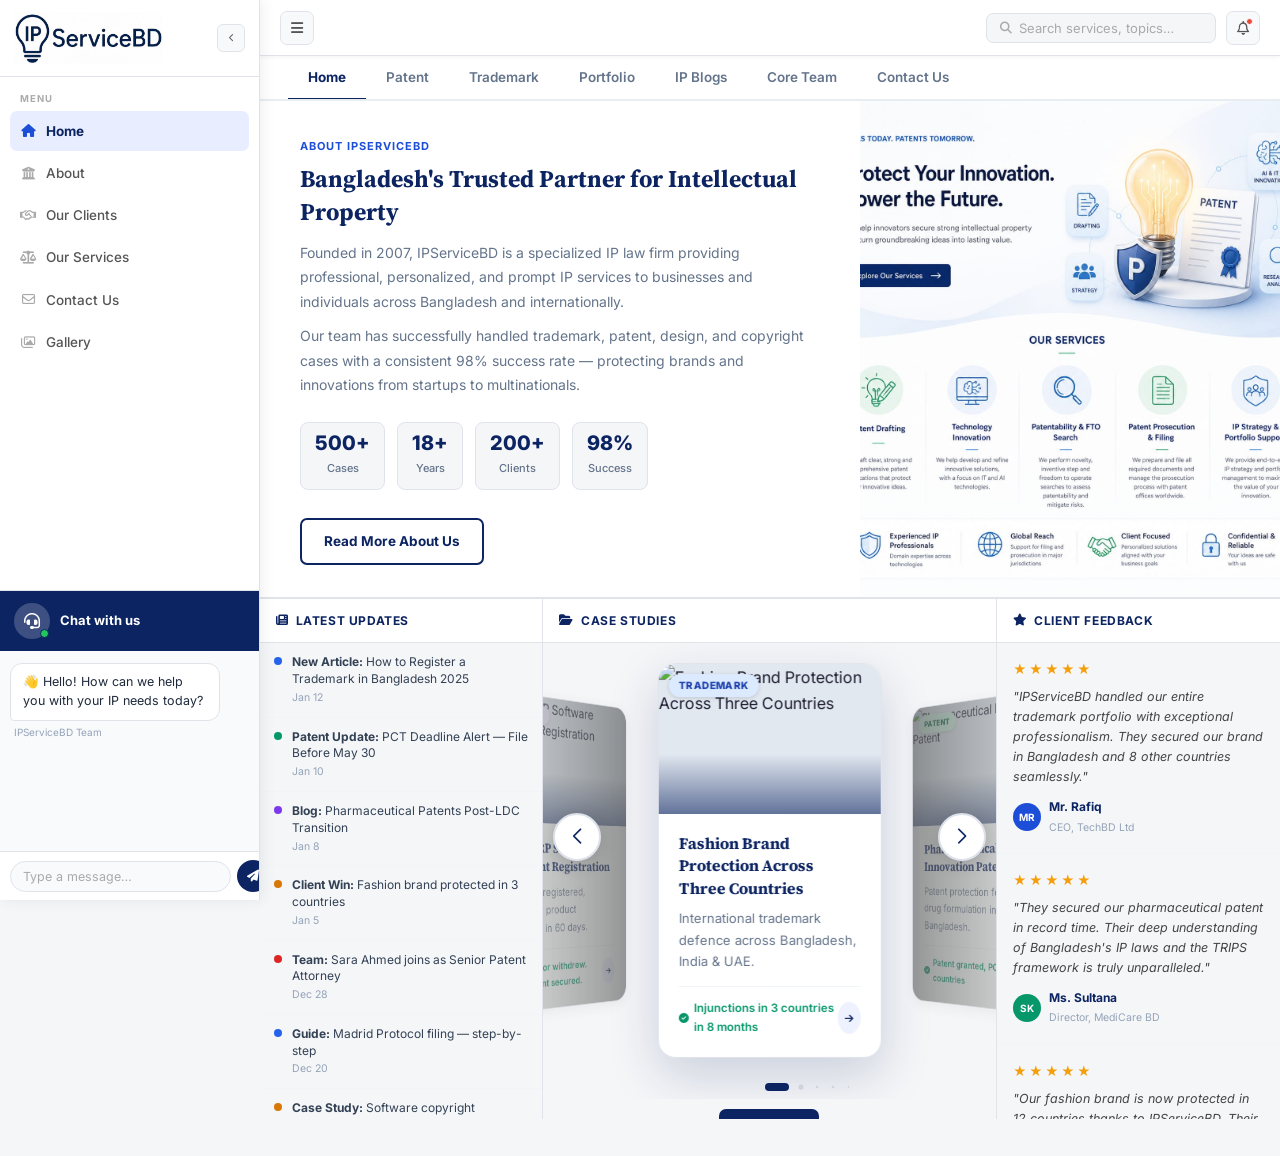
==== index.html @ 4b8bf4c5 "Main content: text left + Main_content.jpg image right, mini stats row" ====
<!DOCTYPE html>
<html lang="en">
<head>
  <meta charset="UTF-8"/>
  <meta name="referrer" content="no-referrer-when-downgrade"/>
  <meta name="viewport" content="width=device-width, initial-scale=1.0"/>
  <title>IPServiceBD – Intellectual Property Law Firm Bangladesh</title>
  <link rel="stylesheet" href="https://cdnjs.cloudflare.com/ajax/libs/font-awesome/6.5.0/css/all.min.css"/>
  <link href="https://fonts.googleapis.com/css2?family=Source+Serif+4:wght@400;600;700&family=Inter:wght@400;500;600;700;800&family=Nunito:wght@700;800;900&display=swap" rel="stylesheet"/>
  <link rel="stylesheet" href="style.css"/>
  <!-- Swiper CSS -->
  <link rel="stylesheet" href="https://cdn.jsdelivr.net/npm/swiper@11/swiper-bundle.min.css"/>
</head>
<body>

<div id="overlay" onclick="closeSidebar()"></div>

<!-- ═══════════ LEFT SIDEBAR ═══════════ -->
<aside id="sidebar" class="lsb">
  <div class="lsb-head">
    <a href="#" onclick="switchSection('home');return false;" class="lsb-logo">
      <img src="logo.jpg" alt="IPServiceBD" class="lsb-logo-img"/>
    </a>
    <button class="lsb-close-btn" onclick="closeSidebar()">
      <i class="fa-solid fa-chevron-left fa-xs"></i>
    </button>
  </div>

  <div class="lsb-body">
    <p class="lsb-label">Menu</p>
    <nav class="lsb-nav">
      <a href="#" class="lsb-item active" data-section="home">
        <i class="fa-solid fa-house"></i><span>Home</span>
      </a>
      <a href="#" class="lsb-item" data-section="about">
        <i class="fa-solid fa-building-columns"></i><span>About</span>
      </a>
      <a href="#" class="lsb-item" data-section="clients">
        <i class="fa-regular fa-handshake"></i><span>Our Clients</span>
      </a>
      <a href="#" class="lsb-item" data-section="services">
        <!-- RENAMED: "Our Services" -->
        <i class="fa-solid fa-scale-balanced"></i><span>Our Services</span>
      </a>
      <a href="#" class="lsb-item" data-section="contact">
        <i class="fa-regular fa-envelope"></i><span>Contact Us</span>
      </a>
      <a href="#" class="lsb-item" data-section="gallery">
        <i class="fa-regular fa-images"></i><span>Gallery</span>
      </a>
    </nav>

  </div><!-- /lsb-body -->

  <!-- Chat panel OUTSIDE scroll area — always fully visible at bottom -->
  <div class="sb-chat">
    <div class="sb-chat-header">
      <div class="sb-chat-avatar">
        <i class="fa-solid fa-headset"></i>
        <span class="sb-chat-online"></span>
      </div>
      <div class="sb-chat-title">Chat with us</div>
    </div>
    <div class="sb-chat-messages" id="chatMessages">
      <div class="chat-msg agent">
        <div class="chat-bubble">👋 Hello! How can we help you with your IP needs today?</div>
        <span class="chat-time">IPServiceBD Team</span>
      </div>
    </div>
    <div class="sb-chat-input">
      <input type="text" id="chatInput" placeholder="Type a message…"
             onkeydown="if(event.key==='Enter') sendChat()"/>
      <button onclick="sendChat()" class="chat-send-btn">
        <i class="fa-solid fa-paper-plane"></i>
      </button>
    </div>
  </div>

</aside>

<!-- ═══════════ MAIN WRAPPER ═══════════ -->
<div id="mainWrap" class="main-wrap sb-open">

  <!-- TOP BAR -->
  <header class="topbar">
    <div class="tb-l">
      <button class="burger-btn" onclick="toggleSidebar()">
        <i class="fa-solid fa-bars"></i>
      </button>
    </div>
    <div class="tb-r">
      <!-- Google-style search -->
      <div class="tb-search" id="searchWrap">
        <i class="fa-solid fa-magnifying-glass"></i>
        <input id="searchInput" type="text" placeholder="Search services, topics…"
               oninput="handleSearch(this.value)"
               onkeydown="if(event.key==='Escape'){clearSearch();this.blur()}"
               autocomplete="off"/>
        <button class="search-clear hidden" id="searchClear" onclick="clearSearch()">
          <i class="fa-solid fa-xmark fa-xs"></i>
        </button>
        <!-- Results dropdown -->
        <div class="search-dropdown hidden" id="searchDropdown"></div>
      </div>

      <!-- Functional notification bell -->
      <div class="notif-wrap">
        <button class="tb-bell" id="notifBtn" onclick="toggleNotif()" title="Notifications">
          <i class="fa-regular fa-bell"></i>
          <span class="bell-dot" id="bellDot"></span>
        </button>
        <!-- Notification dropdown -->
        <div class="notif-dropdown hidden" id="notifDropdown">
          <div class="notif-header">
            <span>Notifications</span>
            <button onclick="markAllRead()">Mark all read</button>
          </div>
          <div class="notif-list" id="notifList">
            <!-- Dynamic notifications injected by JS -->
          </div>
        </div>
      </div>
    </div>
  </header>


  <!-- TABS: always visible on ALL pages, sticky below topbar -->
  <div class="home-tabs-wrap">
    <div class="home-tabs" id="homeTabs">
      <button class="htab active" data-tab="all">Home</button>
      <button class="htab" data-tab="patent">Patent</button>
      <button class="htab" data-tab="trademark">Trademark</button>
      <button class="htab" data-tab="portfolios">Portfolio</button>
      <button class="htab" data-tab="blogs">IP Blogs</button>
      <button class="htab" data-tab="core-team">Core Team</button>
      <button class="htab" data-tab="contact-us">Contact Us</button>
    </div>
  </div>

  <main class="pg-wrap">

    <!-- ══════════════ HOME ══════════════ -->
    <section id="section-home" class="pg active">

      <!-- ── HOME TAB ── -->
      <div class="tab-pane active" id="tab-all">

        <!-- MAIN CONTENT: Text left + image right -->
        <div class="home-about-text">
          <div class="hat-left">
            <span class="section-label">About IPServiceBD</span>
            <h2>Bangladesh's Trusted Partner for Intellectual Property</h2>
            <p>Founded in 2007, IPServiceBD is a specialized IP law firm providing professional, personalized, and prompt IP services to businesses and individuals across Bangladesh and internationally.</p>
            <p>Our team has successfully handled trademark, patent, design, and copyright cases with a consistent 98% success rate — protecting brands and innovations from startups to multinationals.</p>
            <div class="hat-stats-row">
              <div class="hat-mini-stat"><strong>500+</strong><span>Cases</span></div>
              <div class="hat-mini-stat"><strong>18+</strong><span>Years</span></div>
              <div class="hat-mini-stat"><strong>200+</strong><span>Clients</span></div>
              <div class="hat-mini-stat"><strong>98%</strong><span>Success</span></div>
            </div>
            <a href="#" onclick="switchSection('about');return false;" class="btn-outline">Read More About Us</a>
          </div>
          <div class="hat-img-col">
            <img src="Main_content.jpg" alt="IPServiceBD — Protect Your Innovation"/>
          </div>
        </div>

        <!-- 3-COLUMN HOME LAYOUT -->
        <div class="home-3col">

          <!-- LEFT: Latest Updates ticker -->
          <div class="home-col home-col-news">
            <div class="hcol-head"><i class="fa-solid fa-newspaper"></i> Latest Updates</div>
            <div class="news-ticker-wrap">
              <div class="news-ticker" id="newsTicker">
                <div class="ntick-item" onclick="switchTab('blogs')"><span class="ntick-dot" style="background:#2563eb"></span><div><strong>New Article:</strong> How to Register a Trademark in Bangladesh 2025<span class="ntick-date">Jan 12</span></div></div>
                <div class="ntick-item" onclick="switchTab('patent')"><span class="ntick-dot" style="background:#059669"></span><div><strong>Patent Update:</strong> PCT Deadline Alert — File Before May 30<span class="ntick-date">Jan 10</span></div></div>
                <div class="ntick-item" onclick="switchTab('blogs')"><span class="ntick-dot" style="background:#7c3aed"></span><div><strong>Blog:</strong> Pharmaceutical Patents Post-LDC Transition<span class="ntick-date">Jan 8</span></div></div>
                <div class="ntick-item" onclick="switchSection('clients')"><span class="ntick-dot" style="background:#d97706"></span><div><strong>Client Win:</strong> Fashion brand protected in 3 countries<span class="ntick-date">Jan 5</span></div></div>
                <div class="ntick-item" onclick="switchTab('core-team')"><span class="ntick-dot" style="background:#dc2626"></span><div><strong>Team:</strong> Sara Ahmed joins as Senior Patent Attorney<span class="ntick-date">Dec 28</span></div></div>
                <div class="ntick-item" onclick="switchTab('trademark')"><span class="ntick-dot" style="background:#2563eb"></span><div><strong>Guide:</strong> Madrid Protocol filing — step-by-step<span class="ntick-date">Dec 20</span></div></div>
                <div class="ntick-item" onclick="switchTab('portfolios')"><span class="ntick-dot" style="background:#d97706"></span><div><strong>Case Study:</strong> Software copyright registration victory<span class="ntick-date">Dec 15</span></div></div>
                <div class="ntick-item" onclick="switchSection('services')"><span class="ntick-dot" style="background:#059669"></span><div><strong>Service:</strong> New international IP portfolio management<span class="ntick-date">Dec 10</span></div></div>
              </div>
            </div>
          </div>

          <!-- CENTER: Portfolio Slider (50% size) -->
          <div class="home-col home-col-slider">
            <div class="hcol-head"><i class="fa-solid fa-folder-open"></i> Case Studies</div>
            <div class="portfolio-section" style="padding:0">
              <div class="swiper portfolioSwiper">
                <div class="swiper-wrapper" id="swiperSlides"></div>
                <div class="swiper-button-prev portfolio-prev"></div>
                <div class="swiper-button-next portfolio-next"></div>
                <div class="swiper-pagination portfolio-pagination"></div>
              </div>
            </div>
            <div style="text-align:center;padding:10px 0 4px">
              <a href="#" onclick="openAllPortfolios();return false;" class="btn-primary" style="font-size:12px;padding:8px 16px"><i class="fa-solid fa-folder-open"></i> View All</a>
            </div>
          </div>

          <!-- RIGHT: Auto-scrolling testimonials -->
          <div class="home-col home-col-testi">
            <div class="hcol-head"><i class="fa-solid fa-star"></i> CLIENT FEEDBACK</div>
            <div class="testi-scroll-wrap">
              <div class="testi-scroll" id="testiScroll">
                <div class="testi-item"><div class="ti-stars">★★★★★</div><p>"IPServiceBD handled our entire trademark portfolio with exceptional professionalism. They secured our brand in Bangladesh and 8 other countries seamlessly."</p><div class="ti-author"><div class="ti-av" style="background:#1d4ed8">MR</div><div><strong>Mr. Rafiq</strong><span>CEO, TechBD Ltd</span></div></div></div>
                <div class="testi-item"><div class="ti-stars">★★★★★</div><p>"They secured our pharmaceutical patent in record time. Their deep understanding of Bangladesh's IP laws and the TRIPS framework is truly unparalleled."</p><div class="ti-author"><div class="ti-av" style="background:#059669">SK</div><div><strong>Ms. Sultana</strong><span>Director, MediCare BD</span></div></div></div>
                <div class="testi-item"><div class="ti-stars">★★★★★</div><p>"Our fashion brand is now protected in 12 countries thanks to IPServiceBD. Their Madrid Protocol expertise saved us time and money. Outstanding service."</p><div class="ti-author"><div class="ti-av" style="background:#7c3aed">FH</div><div><strong>Fahmida Hossain</strong><span>Owner, Fashion Hub BD</span></div></div></div>
                <div class="testi-item"><div class="ti-stars">★★★★★</div><p>"Our fintech startup's patent portfolio now valued at USD 2.4M thanks to IPServiceBD's expert patent strategy and filing support."</p><div class="ti-author"><div class="ti-av" style="background:#d97706">KA</div><div><strong>Karim Ahmed</strong><span>CEO, FinTechBD</span></div></div></div>
              </div>
            </div>
          </div>

        </div><!-- /home-3col -->
        <div style="height:1cm"></div><!-- 1cm gap below View All button -->
      </div><!-- /tab-all -->

      <!-- ── PATENT TAB ── -->
      <div class="tab-pane" id="tab-patent">
        <div class="tab-hero" style="background:linear-gradient(135deg,#065f46,#059669)">
          <div class="th-icon"><i class="fa-solid fa-flask"></i></div>
          <h2>Patent Registration in Bangladesh</h2>
          <p>Protect your inventions under the Bangladesh Patents and Designs Act 1911. We handle the complete filing process from patentability search to grant.</p>
        </div>
        <div class="tab-cards-grid">
          <div class="tab-card"><div class="tc-icon" style="background:#d1fae5;color:#065f46"><i class="fa-solid fa-search"></i></div><h3>Patentability Search</h3><p>We conduct thorough prior art searches to assess whether your invention qualifies for patent protection before filing.</p></div>
          <div class="tab-card"><div class="tc-icon" style="background:#d1fae5;color:#065f46"><i class="fa-solid fa-file-pen"></i></div><h3>Specification Drafting</h3><p>Our patent attorneys draft precise claims and descriptions that maximize the scope of protection for your invention.</p></div>
          <div class="tab-card"><div class="tc-icon" style="background:#d1fae5;color:#065f46"><i class="fa-solid fa-building-government"></i></div><h3>DPDT Filing</h3><p>We file your complete patent application at the Department of Patents, Designs and Trade Marks (DPDT) in Dhaka.</p></div>
          <div class="tab-card"><div class="tc-icon" style="background:#d1fae5;color:#065f46"><i class="fa-solid fa-globe"></i></div><h3>PCT International</h3><p>Extend your patent protection to 150+ countries through a single PCT application filed via WIPO's international system.</p></div>
          <div class="tab-card"><div class="tc-icon" style="background:#d1fae5;color:#065f46"><i class="fa-solid fa-shield-halved"></i></div><h3>Patent Enforcement</h3><p>We defend your patent rights against infringers through Bangladesh courts and customs enforcement mechanisms.</p></div>
          <div class="tab-card"><div class="tc-icon" style="background:#d1fae5;color:#065f46"><i class="fa-solid fa-handshake"></i></div><h3>Patent Licensing</h3><p>We draft and negotiate licensing agreements to monetize your patented inventions with local and international partners.</p></div>
        </div>
        <div class="tab-cta-bar"><p>Have an invention to protect?</p><a href="#" onclick="switchSection('contact');return false;" class="btn-primary">Get Free Patent Consultation</a></div>
      </div>

      <!-- ── TRADEMARK TAB ── -->
      <div class="tab-pane" id="tab-trademark">
        <div class="tab-hero" style="background:linear-gradient(135deg,#1e3a8a,#2563eb)">
          <div class="th-icon"><i class="fa-solid fa-trademark"></i></div>
          <h2>Trademark Registration in Bangladesh</h2>
          <p>Register and protect your brand name, logo, and slogan under Bangladesh's Trademarks Act 2009. From search to certificate, we handle everything.</p>
        </div>
        <div class="tab-cards-grid">
          <div class="tab-card"><div class="tc-icon" style="background:#dbeafe;color:#1d4ed8"><i class="fa-solid fa-magnifying-glass"></i></div><h3>Trademark Search</h3><p>We search the Bangladesh trademark register to assess availability and likelihood of registration success before filing.</p></div>
          <div class="tab-card"><div class="tc-icon" style="background:#dbeafe;color:#1d4ed8"><i class="fa-solid fa-file-signature"></i></div><h3>Application Filing</h3><p>We prepare and file your trademark application at DPDT, covering all relevant classes of goods and services.</p></div>
          <div class="tab-card"><div class="tc-icon" style="background:#dbeafe;color:#1d4ed8"><i class="fa-solid fa-gavel"></i></div><h3>Opposition Response</h3><p>If your application is opposed, we prepare a strong legal response to defend your right to register the trademark.</p></div>
          <div class="tab-card"><div class="tc-icon" style="background:#dbeafe;color:#1d4ed8"><i class="fa-solid fa-rotate"></i></div><h3>Renewal & Maintenance</h3><p>We track renewal deadlines and manage your trademark portfolio to ensure continuous protection of your brand.</p></div>
          <div class="tab-card"><div class="tc-icon" style="background:#dbeafe;color:#1d4ed8"><i class="fa-solid fa-earth-americas"></i></div><h3>Madrid Protocol</h3><p>Protect your trademark in 130+ countries using the WIPO Madrid System with a single international application.</p></div>
          <div class="tab-card"><div class="tc-icon" style="background:#dbeafe;color:#1d4ed8"><i class="fa-solid fa-ban"></i></div><h3>Brand Enforcement</h3><p>We take action against counterfeit goods and trademark infringers through legal proceedings and customs recordal.</p></div>
        </div>
        <div class="tab-cta-bar"><p>Ready to protect your brand?</p><a href="#" onclick="switchSection('contact');return false;" class="btn-primary">Get Free Trademark Consultation</a></div>
      </div>

      <!-- ── PORTFOLIO TAB ── -->
      <div class="tab-pane" id="tab-portfolios">
        <div class="tab-section-label">Our Case Studies</div>
        <div class="portfolio-section">
          <div class="swiper portfolioSwiper2">
            <div class="swiper-wrapper" id="swiperSlides2"></div>
            <div class="swiper-button-prev portfolio-prev2"></div>
            <div class="swiper-button-next portfolio-next2"></div>
            <div class="swiper-pagination portfolio-pagination2"></div>
          </div>
        </div>
        <div class="port-grid" id="portGrid"></div>
        <div class="tab-cta-bar"><p>Want to discuss your IP case?</p><a href="#" onclick="switchSection('contact');return false;" class="btn-primary">Contact Our Team</a></div>
      </div>

      <!-- ── IP BLOGS TAB ── -->
      <div class="tab-pane" id="tab-blogs">
        <div class="tab-section-label">IP Blogs &amp; Articles</div>
        <div class="blog-grid">
          <div class="blog-card"><img src="https://picsum.photos/seed/ip9/800/420" alt="Trademark" referrerpolicy="no-referrer" onerror="this.style.background='#e2e8f0'"/><div class="bc-body"><span class="bc-cat" style="background:#dbeafe;color:#1d4ed8">Trademark</span><h3>How to Register a Trademark in Bangladesh: 2025 Complete Guide</h3><p>A step-by-step guide covering required documents, fees at DPDT, examination process, and timelines for trademark registration in Bangladesh.</p><div class="bc-foot"><span><i class="fa-regular fa-calendar"></i> Jan 12, 2025</span><span><i class="fa-regular fa-clock"></i> 5 min read</span></div></div></div>
          <div class="blog-card"><img src="https://picsum.photos/seed/ip2/600/400" alt="Patent" referrerpolicy="no-referrer" onerror="this.style.background='#e2e8f0'"/><div class="bc-body"><span class="bc-cat" style="background:#d1fae5;color:#065f46">Patent</span><h3>Pharmaceutical Patents in Bangladesh Post-LDC Transition</h3><p>Bangladesh's pharmaceutical sector enjoyed a TRIPS waiver until 2033. This article explores what changes for patent protection going forward.</p><div class="bc-foot"><span><i class="fa-regular fa-calendar"></i> Mar 15, 2025</span><span><i class="fa-regular fa-clock"></i> 7 min read</span></div></div></div>
          <div class="blog-card"><img src="https://picsum.photos/seed/ip4/600/400" alt="Madrid" referrerpolicy="no-referrer" onerror="this.style.background='#e2e8f0'"/><div class="bc-body"><span class="bc-cat" style="background:#dbeafe;color:#1d4ed8">Trademark</span><h3>International Trademark Filing via Madrid Protocol</h3><p>How Bangladeshi businesses can protect their brands in 130+ countries using the WIPO Madrid System with a single application.</p><div class="bc-foot"><span><i class="fa-regular fa-calendar"></i> Apr 10, 2025</span><span><i class="fa-regular fa-clock"></i> 5 min read</span></div></div></div>
          <div class="blog-card"><img src="https://picsum.photos/seed/ip3/600/400" alt="Design" referrerpolicy="no-referrer" onerror="this.style.background='#e2e8f0'"/><div class="bc-body"><span class="bc-cat" style="background:#ede9fe;color:#5b21b6">Design</span><h3>Registering Product Designs Under Bangladesh Design Act 1911</h3><p>Protecting visual characteristics — shapes, patterns, configurations — of your products through design registration at DPDT.</p><div class="bc-foot"><span><i class="fa-regular fa-calendar"></i> Apr 18, 2025</span><span><i class="fa-regular fa-clock"></i> 4 min read</span></div></div></div>
          <div class="blog-card"><img src="https://picsum.photos/seed/ip1/600/400" alt="Opposition" referrerpolicy="no-referrer" onerror="this.style.background='#e2e8f0'"/><div class="bc-body"><span class="bc-cat" style="background:#dbeafe;color:#1d4ed8">Trademark</span><h3>Trademark Opposition &amp; Appeal Process in Bangladesh Explained</h3><p>How to respond to trademark oppositions filed against your brand before the Department of Patents, Designs &amp; Trademarks.</p><div class="bc-foot"><span><i class="fa-regular fa-calendar"></i> Mar 5, 2025</span><span><i class="fa-regular fa-clock"></i> 6 min read</span></div></div></div>
          <div class="blog-card"><img src="https://picsum.photos/seed/ip6/600/400" alt="PCT" referrerpolicy="no-referrer" onerror="this.style.background='#e2e8f0'"/><div class="bc-body"><span class="bc-cat" style="background:#d1fae5;color:#065f46">Patent</span><h3>PCT International Patent Applications: Guide for Bangladeshi Inventors</h3><p>How to file a Patent Cooperation Treaty application to protect your invention in 150+ countries through a single filing.</p><div class="bc-foot"><span><i class="fa-regular fa-calendar"></i> Apr 27, 2025</span><span><i class="fa-regular fa-clock"></i> 6 min read</span></div></div></div>
        </div>
      </div>

      <!-- ── CORE TEAM TAB ── -->
      <div class="tab-pane" id="tab-core-team">
        <div class="tab-section-label">Our Core Team</div>
        <div class="team-grid" style="padding:24px 40px 40px">
          <div class="team-card"><img src="https://picsum.photos/seed/team1/400/300" alt="Azim Uddin" loading="lazy" referrerpolicy="no-referrer" onerror="this.style.background='#e2e8f0'"/><div class="tc"><h3>Azim Uddin</h3><p class="tc-role">Founding Partner &amp; Lead IP Attorney</p><p>18+ years specializing in trademark and patent law across South Asia and the Middle East. Successfully handled 500+ IP cases with a 98% success rate.</p><div class="tc-links"><a href="#"><i class="fa-brands fa-linkedin-in"></i></a><a href="mailto:azim@ipservicebd.com"><i class="fa-regular fa-envelope"></i></a></div></div></div>
          <div class="team-card"><img src="https://picsum.photos/seed/team2/400/300" alt="Sara Ahmed" loading="lazy" referrerpolicy="no-referrer" onerror="this.style.background='#e2e8f0'"/><div class="tc"><h3>Sara Ahmed</h3><p class="tc-role">Patent Attorney</p><p>Expert in pharmaceutical and technology patents. Has represented clients at WIPO, Geneva and managed PCT filings across 20+ countries.</p><div class="tc-links"><a href="#"><i class="fa-brands fa-linkedin-in"></i></a><a href="mailto:sara@ipservicebd.com"><i class="fa-regular fa-envelope"></i></a></div></div></div>
          <div class="team-card"><img src="https://picsum.photos/seed/team3/400/300" alt="Rahim Khan" loading="lazy" referrerpolicy="no-referrer" onerror="this.style.background='#e2e8f0'"/><div class="tc"><h3>Rahim Khan</h3><p class="tc-role">Trademark Specialist</p><p>Handles international trademark filings via the Madrid Protocol and specializes in IP dispute resolution across multiple jurisdictions.</p><div class="tc-links"><a href="#"><i class="fa-brands fa-linkedin-in"></i></a><a href="mailto:rahim@ipservicebd.com"><i class="fa-regular fa-envelope"></i></a></div></div></div>
        </div>
      </div>

      <!-- ── CONTACT US TAB ── -->
      <div class="tab-pane" id="tab-contact-us">
        <div class="tab-section-label">Contact Us</div>
        <div class="contact-grid" style="padding:24px 40px 40px">
          <div>
            <div class="ci-card">
              <div class="ci-row"><div class="ci-ico"><i class="fa-solid fa-location-dot"></i></div><div><strong>Address</strong><p id="contact-addr">Gulshan 2, Dhaka 1212, Bangladesh</p></div></div>
              <div class="ci-row"><div class="ci-ico"><i class="fa-solid fa-phone"></i></div><div><strong>Phone</strong><p id="contact-phone">+880 1XXX-XXXXXX</p></div></div>
              <div class="ci-row"><div class="ci-ico"><i class="fa-solid fa-envelope"></i></div><div><strong>Email</strong><p id="contact-email">info@ipservicebd.com</p></div></div>
              <div class="ci-row"><div class="ci-ico"><i class="fa-solid fa-clock"></i></div><div><strong>Office Hours</strong><p id="contact-hours">Sun – Thu: 9:00 AM – 6:00 PM</p></div></div>
            </div>
            <div class="map-ph"><i class="fa-solid fa-map-location-dot"></i><span id="contact-map">Gulshan 2, Dhaka, Bangladesh</span></div>
          </div>
          <div class="cf-card">
            <h2>Send Us a Message</h2>
            <form onsubmit="handleFormSubmit(event)">
              <div class="fg"><label>Full Name</label><input type="text" placeholder="Your full name" required/></div>
              <div class="fg"><label>Email</label><input type="email" placeholder="your@email.com" required/></div>
              <div class="fg"><label>Service Required</label><select><option>Trademark Registration</option><option>Patent Registration</option><option>Design Registration</option><option>Copyright</option><option>International IP</option><option>IP Litigation</option><option>Other</option></select></div>
              <div class="fg"><label>Message</label><textarea placeholder="Describe your IP needs…" required></textarea></div>
              <button type="submit">Send Message <i class="fa-solid fa-paper-plane"></i></button>
            </form>
          </div>
        </div>
      </div>

    </section><!-- /home -->

    <!-- ══════════════ ABOUT ══════════════ -->
    <section id="section-about" class="pg">
      <div class="inner-wrap">
        <h1 class="pg-h1">About IPServiceBD</h1>
        <div class="about-grid">
          <div><img src="https://picsum.photos/seed/office/600/400" alt="Office" class="about-photo" loading="lazy"/></div>
          <div class="about-copy">
            <span class="eyebrow">Who We Are</span>
            <h2>Bangladesh's Premier IP Law Firm</h2>
            <p>IPServiceBD is a specialized intellectual property law firm dedicated to helping individuals, startups, and corporations protect their creative and commercial assets in Bangladesh and internationally.</p>
            <p>Founded by seasoned IP attorneys with over 18 years of combined experience, our firm has successfully handled 500+ trademark, patent, design, and copyright cases with a 98% success rate.</p>
            <div class="about-stats">
              <div class="stat-item"><strong>500+</strong><span>Cases Won</span></div>
              <div class="stat-item"><strong>18+</strong><span>Years</span></div>
              <div class="stat-item"><strong>200+</strong><span>Clients</span></div>
              <div class="stat-item"><strong>98%</strong><span>Success Rate</span></div>
            </div>
          </div>
        </div>
        <h2 class="inner-h2">Core Team</h2>
        <div class="team-grid">
          <div class="team-card"><img src="https://picsum.photos/seed/team1/400/300" alt="Azim" loading="lazy" referrerpolicy="no-referrer" onerror="this.style.background='#e2e8f0'"/><div class="tc"><h3>Azim Uddin</h3><p class="tc-role">Founding Partner &amp; Lead IP Attorney</p><p>18+ years in trademark and patent law across South Asia and the Middle East.</p><div class="tc-links"><a href="#"><i class="fa-brands fa-linkedin-in"></i></a><a href="mailto:azim@ipservicebd.com"><i class="fa-regular fa-envelope"></i></a></div></div></div>
          <div class="team-card"><img src="https://picsum.photos/seed/team2/400/300" alt="Sara" loading="lazy" referrerpolicy="no-referrer" onerror="this.style.background='#e2e8f0'"/><div class="tc"><h3>Sara Ahmed</h3><p class="tc-role">Patent Attorney</p><p>Expert in pharmaceutical and technology patents with WIPO Geneva experience.</p><div class="tc-links"><a href="#"><i class="fa-brands fa-linkedin-in"></i></a><a href="mailto:sara@ipservicebd.com"><i class="fa-regular fa-envelope"></i></a></div></div></div>
          <div class="team-card"><img src="https://picsum.photos/seed/team3/400/300" alt="Rahim" loading="lazy" referrerpolicy="no-referrer" onerror="this.style.background='#e2e8f0'"/><div class="tc"><h3>Rahim Khan</h3><p class="tc-role">Trademark Specialist</p><p>Madrid Protocol filings and IP dispute resolution across multiple jurisdictions.</p><div class="tc-links"><a href="#"><i class="fa-brands fa-linkedin-in"></i></a><a href="mailto:rahim@ipservicebd.com"><i class="fa-regular fa-envelope"></i></a></div></div></div>
        </div>
      </div>
    </section>

    <!-- ══════════════ CLIENTS ══════════════ -->
    <section id="section-clients" class="pg">
      <div class="inner-wrap">
        <h1 class="pg-h1">Our Clients</h1>
        <div class="client-grid">
          <div class="cl-item">ACME Corp</div><div class="cl-item">TechBD Ltd</div>
          <div class="cl-item">Fashion Hub</div><div class="cl-item">MediCare BD</div>
          <div class="cl-item">AgriTech BD</div><div class="cl-item">BuildCo</div>
          <div class="cl-item">EduBD</div><div class="cl-item">RetailBD</div>
        </div>
        <h2 class="inner-h2">Testimonials</h2>
        <div class="test-row">
          <div class="test-card"><div class="test-stars">★★★★★</div><blockquote>"IPServiceBD handled our entire trademark portfolio with exceptional professionalism."</blockquote><div class="test-author"><div class="test-av" style="background:#1d4ed8">MR</div><div><strong>Mr. Rafiq</strong><span>CEO, TechBD Ltd</span></div></div></div>
          <div class="test-card"><div class="test-stars">★★★★★</div><blockquote>"They secured our pharmaceutical patent in record time. Truly unparalleled expertise."</blockquote><div class="test-author"><div class="test-av" style="background:#059669">SK</div><div><strong>Ms. Sultana</strong><span>Director, MediCare BD</span></div></div></div>
          <div class="test-card"><div class="test-stars">★★★★★</div><blockquote>"Our brand is now protected in 12 countries. Their Madrid Protocol expertise saved us time and money."</blockquote><div class="test-author"><div class="test-av" style="background:#7c3aed">FH</div><div><strong>Fahmida H.</strong><span>Owner, Fashion Hub</span></div></div></div>
        </div>
      </div>
    </section>

    <!-- ══════════════ SERVICES ══════════════ -->
    <section id="section-services" class="pg">
      <div class="inner-wrap">
        <h1 class="pg-h1">Our Services</h1>
        <div class="svc-full-grid">
          <div class="svc-full-card"><div class="svc-icon" style="background:#dbeafe;color:#1d4ed8"><i class="fa-solid fa-trademark fa-xl"></i></div><h3>Trademark Registration</h3><p>Register and protect your brand name, logo, and slogan under Bangladesh's Trademarks Act 2009 from initial search through to certificate issuance.</p><ul><li>Trademark Search &amp; Analysis</li><li>Application Filing at DPDT</li><li>Opposition Response</li><li>Renewal &amp; Maintenance</li><li>International Filing (Madrid)</li></ul></div>
          <div class="svc-full-card"><div class="svc-icon" style="background:#d1fae5;color:#065f46"><i class="fa-solid fa-flask fa-xl"></i></div><h3>Patent Registration</h3><p>Comprehensive patent prosecution services under the Bangladesh Patents and Designs Act 1911, including international filing via the PCT system.</p><ul><li>Patentability Search</li><li>Specification Drafting</li><li>Patent Filing at DPDT</li><li>PCT International Applications</li><li>Patent Licensing Support</li></ul></div>
          <div class="svc-full-card"><div class="svc-icon" style="background:#ede9fe;color:#5b21b6"><i class="fa-solid fa-pen-ruler fa-xl"></i></div><h3>Design Registration</h3><p>Protect the aesthetic and visual aspects of your products — shapes, patterns, ornamentation — under Bangladesh's design law framework.</p><ul><li>Design Search</li><li>Application Preparation</li><li>DPDT Registration</li><li>Hague System (International)</li><li>Design Enforcement</li></ul></div>
          <div class="svc-full-card"><div class="svc-icon" style="background:#fef3c7;color:#92400e"><i class="fa-solid fa-copyright fa-xl"></i></div><h3>Copyright Registration</h3><p>Register and protect creative works — literary, artistic, musical, dramatic, and software — under the Bangladesh Copyright Act 2000.</p><ul><li>Copyright Assessment</li><li>Registration Filing</li><li>Licensing &amp; Assignment</li><li>Infringement Action</li><li>Digital Copyright Protection</li></ul></div>
          <div class="svc-full-card"><div class="svc-icon" style="background:#ffe4e6;color:#9f1239"><i class="fa-solid fa-globe fa-xl"></i></div><h3>International IP</h3><p>Protect your IP globally through WIPO's international systems and our network of overseas IP attorneys across 50+ countries.</p><ul><li>Madrid Protocol (Trademarks)</li><li>PCT Applications (Patents)</li><li>Hague System (Designs)</li><li>Foreign IP Prosecution</li><li>IP Portfolio Management</li></ul></div>
          <div class="svc-full-card"><div class="svc-icon" style="background:#ccfbf1;color:#0f766e"><i class="fa-solid fa-gavel fa-xl"></i></div><h3>IP Litigation &amp; Enforcement</h3><p>Aggressive protection and enforcement of your IP rights through Bangladesh courts, customs, and alternative dispute resolution mechanisms.</p><ul><li>Infringement Actions</li><li>Cease &amp; Desist Letters</li><li>Court Representation</li><li>Customs IP Recordal</li><li>Domain Name Disputes</li></ul></div>
        </div>
      </div>
    </section>

    <!-- ══════════════ CONTACT ══════════════ -->
    <section id="section-contact" class="pg">
      <div class="inner-wrap">
        <h1 class="pg-h1">Contact Us</h1>
        <div class="contact-grid">
          <div>
            <div class="ci-card">
              <div class="ci-row"><div class="ci-ico"><i class="fa-solid fa-location-dot"></i></div><div><strong>Address</strong><p id="contact-addr">Gulshan 2, Dhaka 1212, Bangladesh</p></div></div>
              <div class="ci-row"><div class="ci-ico"><i class="fa-solid fa-phone"></i></div><div><strong>Phone</strong><p id="contact-phone">+880 1XXX-XXXXXX</p></div></div>
              <div class="ci-row"><div class="ci-ico"><i class="fa-solid fa-envelope"></i></div><div><strong>Email</strong><p id="contact-email">info@ipservicebd.com</p></div></div>
              <div class="ci-row"><div class="ci-ico"><i class="fa-solid fa-clock"></i></div><div><strong>Office Hours</strong><p id="contact-hours">Sun – Thu: 9:00 AM – 6:00 PM</p></div></div>
            </div>
            <div class="map-ph"><i class="fa-solid fa-map-location-dot"></i><span id="contact-map">Gulshan 2, Dhaka, Bangladesh</span></div>
          </div>
          <div class="cf-card">
            <h2>Send Us a Message</h2>
            <form onsubmit="handleFormSubmit(event)">
              <div class="fg"><label>Full Name</label><input type="text" placeholder="Your full name" required/></div>
              <div class="fg"><label>Email</label><input type="email" placeholder="your@email.com" required/></div>
              <div class="fg"><label>Service Required</label>
                <select><option>Trademark Registration</option><option>Patent Registration</option><option>Design Registration</option><option>Copyright</option><option>International IP</option><option>IP Litigation</option><option>Other</option></select>
              </div>
              <div class="fg"><label>Message</label><textarea placeholder="Describe your IP needs…" required></textarea></div>
              <button type="submit">Send Message <i class="fa-solid fa-paper-plane"></i></button>
            </form>
          </div>
        </div>
      </div>
    </section>

    <!-- ══════════════ GALLERY ══════════════ -->
    <section id="section-gallery" class="pg">
      <div class="inner-wrap">
        <h1 class="pg-h1">Gallery</h1>
        <div class="gal-grid">
          <div class="gi gi-wide"><img src="https://picsum.photos/seed/gal1/900/500" alt="Office" loading="lazy" referrerpolicy="no-referrer" onerror="this.style.background='#e2e8f0'"/><div class="gi-cap">Our Office</div></div>
          <div class="gi"><img src="https://picsum.photos/seed/gal2/500/400" alt="Legal" loading="lazy" referrerpolicy="no-referrer" onerror="this.style.background='#e2e8f0'"/><div class="gi-cap">Legal Research</div></div>
          <div class="gi"><img src="https://picsum.photos/seed/gal3/500/400" alt="Team" loading="lazy" referrerpolicy="no-referrer" onerror="this.style.background='#e2e8f0'"/><div class="gi-cap">Team Meeting</div></div>
          <div class="gi"><img src="https://picsum.photos/seed/ip8/500/400" alt="Conference" loading="lazy" referrerpolicy="no-referrer" onerror="this.style.background='#e2e8f0'"/><div class="gi-cap">IP Conference</div></div>
          <div class="gi"><img src="https://picsum.photos/seed/gal5/500/400" alt="Docs" loading="lazy" referrerpolicy="no-referrer" onerror="this.style.background='#e2e8f0'"/><div class="gi-cap">Filing Documents</div></div>
          <div class="gi"><img src="https://picsum.photos/seed/gal6/500/400" alt="Awards" loading="lazy" referrerpolicy="no-referrer" onerror="this.style.background='#e2e8f0'"/><div class="gi-cap">Awards &amp; Recognition</div></div>
        </div>
      </div>
    </section>

  </main>


</div><!-- /mainWrap -->

<!-- ══════════════ PORTFOLIO MODAL ══════════════ -->
<div id="portfolioModal" class="modal-overlay" onclick="closeModal(event)">
  <div class="modal-box">
    <button class="modal-close" onclick="closePortfolio()"><i class="fa-solid fa-xmark"></i></button>
    <div id="modalContent"></div>
  </div>
</div>

<!-- ALL PORTFOLIOS MODAL -->
<div id="allPortfoliosModal" class="modal-overlay" onclick="closeAllModal(event)">
  <div class="modal-box modal-wide">
    <button class="modal-close" onclick="closeAllPortfolios()"><i class="fa-solid fa-xmark"></i></button>
    <h2 style="font-family:'Source Serif 4',serif;color:#0c2461;margin-bottom:24px;padding-bottom:14px;border-bottom:2px solid #e2e8f0">All Case Studies</h2>
    <div id="allPortfoliosGrid" class="all-port-grid"></div>
  </div>
</div>

<!-- TOAST -->
<div id="toast" class="toast hidden"><i class="fa-solid fa-circle-check"></i><span id="toastMsg"></span></div>

<!-- Swiper JS -->
<script src="https://cdn.jsdelivr.net/npm/swiper@11/swiper-bundle.min.js"></script>
<script src="script.js"></script>
</body>
</html>
---- style.css ----
/* ── RESET ── */
*,*::before,*::after{box-sizing:border-box;margin:0;padding:0}
html{scroll-behavior:smooth}
body{font-family:'Inter',sans-serif;background:#f5f6f8;color:#1a1a2e;line-height:1.65}
a{text-decoration:none;color:inherit}
img{display:block;max-width:100%}
ul{list-style:none}

:root{
  --navy:#0c2461;
  --blue:#1d4ed8;
  --sb:260px;
  --topbar:56px;
  --white:#fff;
  --bg:#f5f6f8;
  --border:#e0e4ea;
  --muted:#64748b;
  --radius:10px;
  --shadow:0 2px 10px rgba(0,0,0,.07);
  --shadow-md:0 6px 24px rgba(0,0,0,.1);
}

/* ── OVERLAY ── */
#overlay{display:none;position:fixed;inset:0;background:rgba(0,0,0,.5);z-index:35}
#overlay.show{display:block}

/* ═══════════════════════════════════
   LEFT SIDEBAR
═══════════════════════════════════ */
.lsb{
  position:fixed;top:0;left:0;height:100vh;width:var(--sb);
  background:#fff;border-right:1px solid var(--border);
  display:flex;flex-direction:column;z-index:40;
  transition:transform .28s cubic-bezier(.4,0,.2,1);
  box-shadow:2px 0 14px rgba(0,0,0,.07);
}
.lsb.lsb-hidden{transform:translateX(calc(-1 * var(--sb)))}

/* Logo area */
.lsb-head{
  display:flex;align-items:center;justify-content:space-between;
  padding:12px 14px;border-bottom:1px solid var(--border);flex-shrink:0;
}
.lsb-logo{ display:flex;align-items:center; }

.lsb-logo-img{
  height:52px;
  width:auto;
  display:block;
  object-fit:contain;
  mix-blend-mode:multiply;
}
.lsb-close-btn{
  width:28px;height:28px;border-radius:6px;border:1px solid var(--border);
  background:#f8f9fa;cursor:pointer;display:flex;align-items:center;justify-content:center;
  color:#666;font-size:11px;flex-shrink:0;transition:all .17s;
}
.lsb-close-btn:hover{background:var(--navy);color:#fff;border-color:var(--navy)}

.lsb-body{flex:1;overflow-y:auto;padding:14px 10px;scrollbar-width:thin;scrollbar-color:#ddd transparent;min-height:0;}
.lsb-body::-webkit-scrollbar{width:3px}
.lsb-body::-webkit-scrollbar-thumb{background:#ddd;border-radius:3px}

.lsb-label{font-size:9.5px;font-weight:700;color:#aaa;text-transform:uppercase;letter-spacing:1.1px;padding:0 10px;margin-bottom:4px}

.lsb-item{
  display:flex;align-items:center;gap:10px;padding:9px 10px;
  border-radius:7px;font-size:13.5px;font-weight:500;color:#555;
  transition:all .15s;margin-bottom:2px;
}
.lsb-item i{width:16px;text-align:center;font-size:13px;color:#aaa;flex-shrink:0;transition:color .15s}
.lsb-item:hover{background:#eef2ff;color:var(--navy)}
.lsb-item:hover i{color:var(--navy)}
.lsb-item.active{background:#e8eeff;color:var(--navy);font-weight:700}
.lsb-item.active i{color:var(--blue)}

.lsb-tag-item{
  display:flex;align-items:center;gap:9px;padding:8px 10px;
  border-radius:7px;font-size:12.5px;font-weight:500;color:#666;transition:all .15s;margin-bottom:1px;
}
.lsb-tag-item:hover{background:#f5f6f8;color:var(--navy)}
.ldot{width:8px;height:8px;border-radius:50%;flex-shrink:0}

.lsb-cta{margin-top:22px;background:var(--navy);border-radius:10px;padding:16px 13px;color:#fff;text-align:center}
.lsb-cta-icon{font-size:20px;color:#60a5fa;margin-bottom:8px;display:block}
.lsb-cta p{font-size:12px;color:#bfdbfe;line-height:1.5;margin-bottom:12px}
.lsb-cta a{display:block;background:#fff;color:var(--navy);font-size:12px;font-weight:700;padding:9px;border-radius:7px;transition:background .17s}
.lsb-cta a:hover{background:#eff6ff}

.lsb-foot{padding:10px 14px;border-top:1px solid var(--border);font-size:10px;color:#bbb;text-align:center;flex-shrink:0}

/* ═══════════════════════════════════
   MAIN WRAP
═══════════════════════════════════ */
.main-wrap{min-height:100vh;display:flex;flex-direction:column;transition:margin-left .28s cubic-bezier(.4,0,.2,1)}
.main-wrap.sb-open{margin-left:var(--sb)}
.main-wrap.sb-closed{margin-left:0}

/* ═══════════════════════════════════
   TOP BAR
═══════════════════════════════════ */
.topbar{
  position:sticky;top:0;z-index:20;height:var(--topbar);
  background:#fff;border-bottom:1px solid var(--border);
  display:flex;align-items:center;justify-content:space-between;
  padding:0 20px;box-shadow:0 1px 4px rgba(0,0,0,.05);
  gap:14px;
}
.tb-l,.tb-r{display:flex;align-items:center;gap:10px}

/* Global hidden utility */
.hidden { display: none !important; }

/* Search highlight — yellow like browser Ctrl+F */
mark.sh {
  background: #fef08a;
  color: inherit;
  border-radius: 2px;
  padding: 0 1px;
  outline: none;
}
mark.sh.sh-current {
  background: #f97316;
  color: #fff;
}

/* Match counter in search bar */
.search-count {
  font-size: 11px; font-weight: 600; color: #64748b;
  white-space: nowrap; flex-shrink: 0;
  background: #f1f5f9; padding: 2px 7px; border-radius: 10px;
}

/* ── FUNCTIONAL SEARCH ── */
.tb-search{
  display:flex;align-items:center;gap:8px;
  background:#f8fafc;border:1.5px solid var(--border);
  border-radius:8px;padding:7px 12px;width:260px;
  transition:border-color .2s,box-shadow .2s,width .3s;
}
.tb-search:focus-within{
  border-color:var(--navy);box-shadow:0 0 0 3px rgba(12,36,97,.08);
  background:#fff;width:320px;
}
.tb-search i{color:#94a3b8;font-size:13px;flex-shrink:0}
.tb-search input{
  border:none;outline:none;background:transparent;
  font-size:13px;color:#333;width:100%;font-family:'Inter',sans-serif;
}
.tb-search input::placeholder{color:#94a3b8}
.search-clear{
  border:none;background:none;cursor:pointer;
  color:#94a3b8;padding:0;display:flex;align-items:center;
  flex-shrink:0;transition:color .17s;
}
.search-clear:hover{color:var(--navy)}
.search-clear.hidden{display:none}

/* Search results dropdown */
.search-overlay{
  position:fixed;
  top:var(--topbar);
  right:16px;
  left:auto;
  width:360px;
  z-index:100;
  background:transparent;
}
.search-results{
  background:#fff;
  border-radius:12px;
  box-shadow:0 8px 32px rgba(0,0,0,.18);
  max-height:400px;
  overflow-y:auto;
  border:1px solid var(--border);
  margin-top:6px;
}
.sr-item{
  display:flex;align-items:center;gap:14px;
  padding:14px 18px;border-bottom:1px solid #f1f5f9;cursor:pointer;
  transition:background .16s;
}
.sr-item:last-child{border-bottom:none}
.sr-item:hover{background:#f8fafc}
.sr-icon{
  width:36px;height:36px;border-radius:9px;flex-shrink:0;
  display:flex;align-items:center;justify-content:center;font-size:14px;
}
.sr-item h4{font-size:13.5px;font-weight:600;color:var(--navy);margin-bottom:2px}
.sr-item p{font-size:12px;color:#64748b}
.sr-empty{padding:28px;text-align:center;color:#94a3b8;font-size:13px}

/* ── NOTIFICATION BELL ── */
.notif-wrap{position:relative}
.tb-bell{
  width:36px;height:36px;border-radius:8px;border:1.5px solid var(--border);
  background:#f8fafc;cursor:pointer;display:flex;align-items:center;justify-content:center;
  color:#555;font-size:15px;position:relative;transition:all .17s;
}
.tb-bell:hover{background:#eef2ff;border-color:var(--navy);color:var(--navy)}
.bell-dot{
  position:absolute;top:6px;right:6px;
  width:8px;height:8px;background:#e74c3c;
  border-radius:50%;border:1.5px solid #fff;
}
.bell-dot.hidden{display:none}

.notif-dropdown{
  position:absolute;top:calc(100% + 10px);right:0;
  width:300px;background:#fff;border-radius:12px;
  border:1px solid var(--border);box-shadow:0 12px 40px rgba(0,0,0,.13);
  z-index:50;overflow:hidden;
  animation:dropIn .2s ease;
}
.notif-dropdown.hidden{display:none}
@keyframes dropIn{from{opacity:0;transform:translateY(-8px)}to{opacity:1;transform:translateY(0)}}
.notif-header{
  display:flex;align-items:center;justify-content:space-between;
  padding:14px 16px;border-bottom:1px solid #f1f5f9;
}
.notif-header span{font-size:14px;font-weight:700;color:var(--navy)}
.notif-header button{
  font-size:11.5px;font-weight:600;color:var(--blue);
  background:none;border:none;cursor:pointer;transition:color .17s;
}
.notif-header button:hover{color:var(--navy)}
.notif-item{
  display:flex;align-items:flex-start;gap:12px;
  padding:13px 16px;border-bottom:1px solid #f8fafc;
  transition:background .16s;cursor:pointer;
}
.notif-item:last-child{border-bottom:none}
.notif-item:hover{background:#f8fafc}
.notif-item.unread{background:#f0f4ff}
.notif-item.unread:hover{background:#e8eeff}
.notif-icon{width:34px;height:34px;border-radius:9px;display:flex;align-items:center;justify-content:center;font-size:13px;flex-shrink:0}
.notif-item p{font-size:12.5px;font-weight:500;color:#333;line-height:1.45;margin-bottom:3px}
.notif-item small{font-size:11px;color:#94a3b8}
.burger-btn{
  width:34px;height:34px;border-radius:7px;border:1px solid var(--border);
  background:#f8f9fa;cursor:pointer;display:flex;align-items:center;justify-content:center;
  color:#555;font-size:14px;flex-shrink:0;transition:all .17s;
}
.burger-btn:hover{background:var(--navy);color:#fff;border-color:var(--navy)}
.tb-brand{font-size:16px;font-weight:800;color:var(--navy);letter-spacing:-.3px}
.tb-sub{font-size:10.5px;color:#94a3b8}
.tb-search{
  display:flex;align-items:center;gap:7px;background:#f5f6f8;
  border:1px solid var(--border);border-radius:7px;padding:6px 13px;width:230px;
  transition:border-color .2s;
}
.tb-search:focus-within{border-color:var(--navy);background:#fff}
.tb-search i{color:#aaa;font-size:12px}
.tb-search input{border:none;outline:none;background:transparent;font-size:13px;color:#333;width:100%;font-family:'Inter',sans-serif}
.tb-search input::placeholder{color:#aaa}
.tb-bell{
  width:34px;height:34px;border-radius:7px;border:1px solid var(--border);
  background:#f8f9fa;cursor:pointer;display:flex;align-items:center;justify-content:center;
  color:#555;font-size:14px;position:relative;transition:background .17s;
}
.tb-bell:hover{background:#f0f4ff}
.bell-dot{position:absolute;top:6px;right:6px;width:7px;height:7px;background:#e74c3c;border-radius:50%;border:1.5px solid #fff}
.tb-av{width:34px;height:34px;border-radius:50%;background:var(--navy);color:#fff;font-size:11px;font-weight:800;display:flex;align-items:center;justify-content:center;cursor:pointer;font-family:'Inter',sans-serif}

/* ═══════════════════════════════════
   PAGES
═══════════════════════════════════ */
.pg-wrap{flex:1}
.pg{display:none}
.pg.active{display:block}

/* btn-primary / btn-secondary used in about strip */
.btn-primary{
  display:inline-flex;align-items:center;gap:7px;
  background:var(--navy);color:#fff;font-size:13.5px;font-weight:700;
  padding:11px 24px;border-radius:7px;transition:all .18s;white-space:nowrap;
}
.btn-primary:hover{background:#1e40af;transform:translateY(-1px)}

/* ═══════════════════════════════════
   SECTION BLOCKS
═══════════════════════════════════ */
.section-block{padding:52px 40px}
.section-block.section-gray{background:#fff}
.section-label{font-size:11px;font-weight:700;color:var(--blue);text-transform:uppercase;letter-spacing:1px;margin-bottom:8px;display:block}
.section-title{font-family:'Source Serif 4',serif;font-size:1.75rem;font-weight:700;color:var(--navy);margin-bottom:8px}
.section-desc{font-size:13.5px;color:var(--muted);margin-bottom:28px}

/* Services overview grid */
.svc-overview-grid{display:grid;grid-template-columns:repeat(3,1fr);gap:18px;margin-top:28px}
.svc-ov{
  background:#fff;border:1px solid var(--border);border-radius:var(--radius);
  padding:22px;cursor:pointer;transition:transform .2s,box-shadow .2s,border-color .2s;
}
.svc-ov:hover{transform:translateY(-4px);box-shadow:var(--shadow-md);border-color:#c7d2fe}
.svc-ov-icon{width:48px;height:48px;border-radius:12px;display:flex;align-items:center;justify-content:center;margin-bottom:14px;font-size:20px}
.svc-ov h3{font-size:15px;font-weight:700;color:var(--navy);margin-bottom:8px}
.svc-ov p{font-size:13px;color:var(--muted);line-height:1.65;margin-bottom:12px}
.svc-ov-link{font-size:12.5px;font-weight:700;color:var(--blue);transition:color .15s}
.svc-ov:hover .svc-ov-link{color:var(--navy)}

/* Home about — text LEFT + image RIGHT */
.home-about-text{
  display:grid;
  grid-template-columns:1fr 420px;
  gap:0;
  align-items:stretch;
  border-bottom:1px solid var(--border);
  background:#fff;
}
.hat-left{
  padding:36px 40px 32px;
  display:flex;flex-direction:column;justify-content:center;
}
.hat-left h2{
  font-family:'Source Serif 4',serif;font-size:1.5rem;font-weight:700;
  color:var(--navy);margin-bottom:13px;line-height:1.35;
}
.hat-left p{
  font-size:14px;color:var(--muted);line-height:1.75;margin-bottom:10px;
}
.hat-stats-row{
  display:flex;gap:12px;flex-wrap:wrap;margin:14px 0 20px;
}
.hat-mini-stat{
  text-align:center;background:var(--bg);border:1px solid var(--border);
  border-radius:8px;padding:10px 14px;
}
.hat-mini-stat strong{
  display:block;font-size:1.25rem;font-weight:800;color:var(--navy);line-height:1;
}
.hat-mini-stat span{ font-size:11px;color:var(--muted);font-weight:500; }
.hat-img-col{ overflow:hidden;min-height:280px; }
.hat-img-col img{
  width:100%;height:100%;
  object-fit:cover;object-position:center;display:block;
}
@media(max-width:1000px){
  .home-about-text{ grid-template-columns:1fr 320px; }
}
@media(max-width:768px){
  .home-about-text{ grid-template-columns:1fr; }
  .hat-img-col{ min-height:200px; }
  .hat-left{ padding:24px 20px 20px; }
}
@media(max-width:640px){
  .hat-left{ padding:18px 16px; }
  .hat-left h2{ font-size:1.15rem; }
  .hat-stats-row{ gap:8px; }
}

/* About strip */
.about-strip{
  display:grid;grid-template-columns:1fr 1fr;gap:0;
  background:var(--bg);
}
.about-strip-img{overflow:hidden;min-height:360px}
.about-strip-img img{width:100%;height:100%;object-fit:cover;transition:transform .4s}
.about-strip:hover .about-strip-img img{transform:scale(1.03)}
.about-strip-text{padding:52px 44px;display:flex;flex-direction:column;justify-content:center}
.about-strip-text h2{font-family:'Source Serif 4',serif;font-size:1.5rem;font-weight:700;color:var(--navy);margin-bottom:16px;line-height:1.35}
.about-strip-text p{font-size:14px;color:var(--muted);line-height:1.75;margin-bottom:14px}
.btn-outline{
  display:inline-flex;align-items:center;gap:7px;
  font-size:13.5px;font-weight:700;color:var(--navy);
  border:2px solid var(--navy);padding:10px 22px;border-radius:7px;
  margin-top:8px;transition:all .18s;width:fit-content;
}
.btn-outline:hover{background:var(--navy);color:#fff}

/* ═══════════════════════════════════
   PORTFOLIO SWIPER SLIDER
═══════════════════════════════════ */
/* ── SIDEBAR CHAT PANEL ── */
.sb-chat{
  margin:0;
  border-top:1px solid var(--border);
  border-radius:0;
  overflow:hidden;
  background:#fff;
  display:flex;
  flex-direction:column;
  flex-shrink:0;
}

.sb-chat-header{
  display:flex;align-items:center;gap:10px;
  padding:12px 14px;
  background:var(--navy);
}
.sb-chat-avatar{
  position:relative;width:36px;height:36px;
  background:rgba(255,255,255,.2);border-radius:50%;
  display:flex;align-items:center;justify-content:center;
  color:#fff;font-size:16px;flex-shrink:0;
}
.sb-chat-online{
  position:absolute;bottom:1px;right:1px;
  width:9px;height:9px;background:#22c55e;
  border-radius:50%;border:1.5px solid var(--navy);
}
.sb-chat-title{font-size:13px;font-weight:700;color:#fff}
.sb-chat-status{font-size:10.5px;color:#bfdbfe;margin-top:1px}

.sb-chat-messages{
  flex:1;overflow-y:auto;
  padding:12px 10px;
  display:flex;flex-direction:column;gap:8px;
  min-height:200px;max-height:260px;
  background:#f8fafc;
  scrollbar-width:thin;scrollbar-color:#e2e8f0 transparent;
}
.sb-chat-messages::-webkit-scrollbar{width:3px}
.sb-chat-messages::-webkit-scrollbar-thumb{background:#dde1e7;border-radius:4px}

.chat-msg{display:flex;flex-direction:column;}
.chat-msg.agent{align-items:flex-start}
.chat-msg.user{align-items:flex-end}

.chat-bubble{
  max-width:88%;padding:9px 12px;
  border-radius:12px;font-size:12.5px;line-height:1.5;
}
.chat-msg.agent .chat-bubble{
  background:#fff;color:#1e293b;
  border:1px solid var(--border);
  border-bottom-left-radius:4px;
}
.chat-msg.user .chat-bubble{
  background:var(--navy);color:#fff;
  border-bottom-right-radius:4px;
}
.chat-time{
  font-size:10px;color:#94a3b8;margin-top:3px;padding:0 4px;
}

/* Typing indicator */
.chat-typing .chat-bubble{
  display:flex;align-items:center;gap:4px;
  padding:10px 14px;
}
.typing-dot{
  width:6px;height:6px;background:#94a3b8;border-radius:50%;
  animation:typingBounce .9s infinite;
}
.typing-dot:nth-child(2){animation-delay:.15s}
.typing-dot:nth-child(3){animation-delay:.3s}
@keyframes typingBounce{
  0%,60%,100%{transform:translateY(0)}
  30%{transform:translateY(-5px)}
}

.sb-chat-input{
  display:flex;align-items:center;gap:6px;
  padding:8px 10px;
  border-top:1px solid var(--border);
  background:#fff;
}
.sb-chat-input input{
  flex:1;border:1.5px solid var(--border);border-radius:20px;
  padding:7px 12px;font-size:12.5px;color:#333;outline:none;
  font-family:'Inter',sans-serif;transition:border-color .2s;
  background:#f8fafc;
}
.sb-chat-input input:focus{border-color:var(--navy);background:#fff}
.sb-chat-input input::placeholder{color:#aaa}
.chat-send-btn{
  width:32px;height:32px;border-radius:50%;
  background:var(--navy);color:#fff;border:none;
  cursor:pointer;display:flex;align-items:center;justify-content:center;
  font-size:12px;flex-shrink:0;transition:background .17s,transform .17s;
}
.chat-send-btn:hover{background:#1e40af;transform:scale(1.1)}

/* ══════════════════════════════════
   GOOGLE-STYLE SEARCH DROPDOWN
══════════════════════════════════ */
.tb-search { position: relative; }
.search-dropdown {
  position: absolute;
  top: calc(100% + 8px);
  left: 0; right: 0;
  background: #fff;
  border: 1px solid var(--border);
  border-radius: 12px;
  box-shadow: 0 8px 32px rgba(0,0,0,.15);
  z-index: 200;
  overflow: hidden;
  min-width: 340px;
}
.search-dropdown.hidden { display: none; }
.sd-item {
  display: flex; align-items: center; gap: 12px;
  padding: 11px 16px; cursor: pointer;
  border-bottom: 1px solid #f8fafc;
  transition: background .15s;
  text-decoration: none; color: inherit;
}
.sd-item:last-child { border-bottom: none; }
.sd-item:hover { background: #f0f4ff; }
.sd-icon {
  width: 34px; height: 34px; border-radius: 8px;
  display: flex; align-items: center; justify-content: center;
  font-size: 13px; flex-shrink: 0;
}
.sd-text h4 { font-size: 13px; font-weight: 600; color: var(--navy); margin-bottom: 2px; }
.sd-text p  { font-size: 11.5px; color: #64748b; }
.sd-section { font-size: 10px; font-weight: 700; color: #94a3b8; text-transform: uppercase; padding: 8px 16px 4px; letter-spacing: .7px; border-bottom: 1px solid #f1f5f9; }
.sd-empty { padding: 20px 16px; text-align: center; font-size: 13px; color: #94a3b8; }

/* ══════════════════════════════════
   3-COLUMN HOME LAYOUT
══════════════════════════════════ */
.home-3col {
  display: grid;
  grid-template-columns: 1fr 1.6fr 1fr;
  gap: 0;
  border-top: 1px solid var(--border);
  /* All columns same height — driven by center slider column */
  align-items: stretch;
}
.home-col {
  border-right: 1px solid var(--border);
  display: flex; flex-direction: column;
  overflow: hidden;
  /* Each column limited to slider height so page ends together */
  max-height: 520px;
}
.home-col:last-child { border-right: none; }
.hcol-head {
  font-size: 12px; font-weight: 700; color: var(--navy);
  padding: 12px 16px; background: #fff;
  border-bottom: 1px solid var(--border);
  display: flex; align-items: center; gap: 7px;
  text-transform: uppercase; letter-spacing: .6px;
  flex-shrink: 0;
}

/* News ticker — scrolls upward automatically */
.news-ticker-wrap {
  flex: 1; overflow: hidden; position: relative;
}
.news-ticker {
  display: flex; flex-direction: column; gap: 0;
  animation: tickerUp 24s linear infinite;
}
.news-ticker:hover { animation-play-state: paused; }
@keyframes tickerUp {
  0%   { transform: translateY(0); }
  100% { transform: translateY(-50%); }
}
.ntick-item {
  display: flex; align-items: flex-start; gap: 10px;
  padding: 11px 14px; border-bottom: 1px solid #f1f5f9;
  cursor: pointer; transition: background .15s;
  font-size: 12px; color: #334155; line-height: 1.4;
}
.ntick-item:hover { background: #f0f4ff; }
.ntick-dot { width: 8px; height: 8px; border-radius: 50%; flex-shrink: 0; margin-top: 3px; }
.ntick-date { display: block; font-size: 10.5px; color: #94a3b8; margin-top: 3px; }

/* Center slider column */
.home-col-slider .portfolio-section { padding: 0 !important; }
.home-col-slider .portfolioSwiper { padding-bottom: 40px !important; }
.home-col-slider .port-slide-img { height: 150px; }

/* Testimonials auto-scroll */
.testi-scroll-wrap { flex: 1; overflow: hidden; }
.testi-scroll {
  display: flex; flex-direction: column; gap: 0;
  animation: tickerUp 20s linear infinite;
}
.testi-scroll:hover { animation-play-state: paused; }
.testi-item {
  padding: 16px; border-bottom: 1px solid #f1f5f9;
  font-size: 12.5px;
}
.ti-stars { color: #f59e0b; font-size: 13px; margin-bottom: 6px; letter-spacing: 2px; }
.testi-item p { color: #444; line-height: 1.6; font-style: italic; margin-bottom: 10px; }
.ti-author { display: flex; align-items: center; gap: 8px; }
.ti-av {
  width: 28px; height: 28px; border-radius: 50%;
  display: flex; align-items: center; justify-content: center;
  color: #fff; font-size: 10px; font-weight: 700; flex-shrink: 0;
}
.ti-author strong { display: block; font-size: 12px; font-weight: 700; color: var(--navy); }
.ti-author span   { font-size: 10.5px; color: #94a3b8; }

@media(max-width:1100px){
  .home-3col { grid-template-columns: 1fr 1fr; }
  .home-col-news { display: none; }
}
@media(max-width:700px){
  .home-3col { grid-template-columns: 1fr; }
  .home-col-testi { display: none; }
}

/* ══════════════════════════════════
   TAB PANES
══════════════════════════════════ */
.tab-pane { display: none; }
.tab-pane.active { display: block; }

.tab-hero {
  display: flex; flex-direction: column; align-items: center;
  text-align: center; padding: 40px 40px 36px; color: #fff;
}
.th-icon {
  width: 60px; height: 60px; background: rgba(255,255,255,.18);
  border-radius: 50%; display: flex; align-items: center; justify-content: center;
  font-size: 24px; margin-bottom: 16px;
}
.tab-hero h2 {
  font-family: 'Source Serif 4', serif; font-size: 1.7rem;
  font-weight: 700; margin-bottom: 12px; line-height: 1.3;
}
.tab-hero p { font-size: 14px; color: rgba(255,255,255,.85); max-width: 560px; line-height: 1.7; }

.tab-cards-grid {
  display: grid; grid-template-columns: repeat(3,1fr); gap: 18px;
  padding: 28px 40px;
}
.tab-card {
  background: #fff; border: 1px solid var(--border); border-radius: var(--radius);
  padding: 22px; transition: transform .2s, box-shadow .2s;
}
.tab-card:hover { transform: translateY(-3px); box-shadow: var(--shadow-md); }
.tc-icon {
  width: 46px; height: 46px; border-radius: 12px;
  display: flex; align-items: center; justify-content: center;
  font-size: 18px; margin-bottom: 14px;
}
.tab-card h3 { font-size: 14.5px; font-weight: 700; color: var(--navy); margin-bottom: 8px; }
.tab-card p  { font-size: 13px; color: var(--muted); line-height: 1.65; }

.tab-cta-bar {
  display: flex; align-items: center; justify-content: space-between;
  flex-wrap: wrap; gap: 14px; padding: 20px 40px 36px;
}
.tab-cta-bar p { font-size: 14.5px; font-weight: 600; color: var(--navy); }

.tab-section-label {
  font-size: 11px; font-weight: 700; color: #94a3b8;
  text-transform: uppercase; letter-spacing: 1px;
  padding: 24px 40px 0; display: block;
}

.blog-grid {
  display: grid; grid-template-columns: repeat(3,1fr); gap: 20px;
  padding: 18px 40px 36px;
}
.blog-card {
  background: #fff; border: 1px solid var(--border); border-radius: var(--radius);
  overflow: hidden; transition: transform .2s, box-shadow .2s; cursor: pointer;
}
.blog-card:hover { transform: translateY(-4px); box-shadow: var(--shadow-md); }
.blog-card img { width: 100%; height: 160px; object-fit: cover; transition: transform .4s; }
.blog-card:hover img { transform: scale(1.05); }
.bc-body { padding: 16px; }
.bc-cat {
  display: inline-block; font-size: 10.5px; font-weight: 700;
  padding: 3px 10px; border-radius: 20px; text-transform: uppercase;
  letter-spacing: .4px; margin-bottom: 9px;
}
.bc-body h3 {
  font-family: 'Source Serif 4', serif; font-size: 14.5px; font-weight: 700;
  color: var(--navy); line-height: 1.4; margin-bottom: 8px;
}
.bc-body p { font-size: 12.5px; color: var(--muted); line-height: 1.65; margin-bottom: 12px; }
.bc-foot {
  display: flex; gap: 14px; font-size: 11.5px; color: #94a3b8;
  border-top: 1px solid #f1f5f9; padding-top: 10px;
}
.bc-foot i { margin-right: 4px; }

.port-grid {
  display: grid; grid-template-columns: repeat(3,1fr); gap: 18px;
  padding: 18px 40px 36px;
}
.pg-card {
  background: #fff; border: 1px solid var(--border); border-radius: var(--radius);
  overflow: hidden; cursor: pointer; transition: transform .2s, box-shadow .2s;
}
.pg-card:hover { transform: translateY(-3px); box-shadow: var(--shadow-md); }
.pg-card img { width: 100%; height: 140px; object-fit: cover; }
.pg-card-body { padding: 14px; }
.pg-card-body h4 { font-size: 13.5px; font-weight: 700; color: var(--navy); margin-bottom: 5px; line-height: 1.4; }
.pg-card-body p  { font-size: 12px; color: var(--muted); }
.pg-outcome { font-size: 11.5px; color: #059669; font-weight: 600; margin-top: 8px; }

@media(max-width:900px){
  .tab-cards-grid,.blog-grid,.port-grid{ grid-template-columns:1fr 1fr; padding:18px 20px; }
}
@media(max-width:600px){
  .tab-cards-grid,.blog-grid,.port-grid{ grid-template-columns:1fr; padding:14px 16px; }
  .tab-hero{ padding:28px 20px 24px; }
  .tab-cta-bar{ padding:16px 16px 28px; flex-direction:column; text-align:center; }
  .tab-section-label{ padding:18px 16px 0; }
}

/* ── TOP TABS — always visible, sticky on all pages ── */
.home-tabs-wrap {
  background: #fff;
  border-bottom: 2px solid #e8edf2;
  padding: 0 28px;
  position: sticky;
  top: var(--topbar);   /* sticks just below topbar */
  z-index: 18;          /* above content, below topbar */
  margin-left: 0;       /* full width of main-wrap */
}
.home-tabs {
  display: flex;
  gap: 0;
  overflow-x: auto;
  scrollbar-width: none;
}
.home-tabs::-webkit-scrollbar { display: none; }
.htab {
  flex-shrink: 0;
  padding: 13px 20px;
  font-size: 13.5px;
  font-weight: 600;
  color: #64748b;
  background: transparent;
  border: none;
  border-bottom: 3px solid transparent;
  margin-bottom: -2px;
  cursor: pointer;
  font-family: 'Inter', sans-serif;
  transition: color .18s, border-color .18s;
  white-space: nowrap;
}
.htab:hover { color: var(--navy); }
.htab.active {
  color: var(--navy);
  border-bottom-color: var(--navy);
  font-weight: 700;
}

/* ── PORTFOLIO SECTION — same bg as page ── */
.portfolio-section {
  background: var(--bg);
  padding: 28px 40px 36px;
}

.portfolioSwiper {
  width: 100%;
  padding: 20px 0 60px !important;
}

/* Every slide */
.swiper-slide.port-slide {
  background: #fff;
  border-radius: 18px;
  overflow: hidden;
  cursor: pointer;
  border: 1px solid var(--border);
  user-select: none;
  opacity: 0.5;
  filter: brightness(0.78);
  transition: opacity .4s, filter .4s, box-shadow .3s;
  box-shadow: 0 4px 16px rgba(0,0,0,.07);
}

/* Active center slide */
.swiper-slide-active.port-slide {
  opacity: 1 !important;
  filter: brightness(1) !important;
  box-shadow: 0 18px 50px rgba(12,36,97,.18) !important;
}

/* Direct neighbours */
.swiper-slide-prev.port-slide,
.swiper-slide-next.port-slide {
  opacity: 0.72;
  filter: brightness(0.88);
}

.swiper-slide.port-slide:hover {
  box-shadow: 0 14px 40px rgba(12,36,97,.14) !important;
}

.port-slide-img{
  position:relative;
  height:170px;         /* increased from 155px for better visibility */
  overflow:hidden;
  background:#f0f4f8;   /* placeholder bg while image loads */
}
.port-slide-img img{
  width:100%;height:100%;
  object-fit:cover;
  display:block;
  transition:transform .5s ease;
}
.port-slide:hover .port-slide-img img{ transform:scale(1.08) }

/* Gradient overlay — only bottom 40%, keeps top image clear */
.port-slide-img::after{
  content:'';
  position:absolute;inset:0;
  background:linear-gradient(to bottom, transparent 60%, rgba(12,36,97,.6));
  pointer-events:none;
}

/* Category badge — always visible above gradient */
.port-slide-badge{
  position:absolute;top:10px;left:10px;z-index:3; /* z-index:3 > ::after */
  font-size:10px;font-weight:800;padding:3px 10px;
  border-radius:20px;text-transform:uppercase;letter-spacing:.4px;
  box-shadow:0 1px 4px rgba(0,0,0,.15);
}

/* "View Case" overlay text on image */
.port-slide-view{
  position:absolute;bottom:12px;right:14px;z-index:2;
  font-size:12px;font-weight:700;color:#fff;
  display:flex;align-items:center;gap:5px;
  opacity:0;transform:translateX(6px);
  transition:all .25s;
}
.port-slide:hover .port-slide-view{opacity:1;transform:translateX(0)}

.port-slide-body{ padding:18px 20px 20px }

.port-slide-body h4{
  font-family:'Source Serif 4',serif;
  font-size:16px;font-weight:700;color:var(--navy);
  line-height:1.4;margin-bottom:9px;
}
.port-slide-body p{
  font-size:13px;color:var(--muted);
  line-height:1.65;margin-bottom:14px;
}
.port-slide-footer{
  display:flex;align-items:center;justify-content:space-between;
  border-top:1px solid #f0f4f8;padding-top:12px;
}
.port-slide-outcome{
  font-size:11.5px;font-weight:600;color:#059669;
  display:flex;align-items:center;gap:5px;
}
.port-slide-outcome i{ font-size:10px }
.port-slide-arrow{
  width:32px;height:32px;border-radius:50%;
  background:#eef2ff;display:flex;align-items:center;justify-content:center;
  color:var(--navy);font-size:13px;
  transition:all .2s;
}
.port-slide:hover .port-slide-arrow{background:var(--navy);color:#fff}

/* Swiper nav arrows — always on top, always clickable */
.portfolio-prev,.portfolio-next{
  width:48px !important;height:48px !important;
  background:#fff !important;border-radius:50% !important;
  border:2px solid #dde1ea !important;
  box-shadow:0 4px 18px rgba(0,0,0,.14) !important;
  color:var(--navy) !important;
  transition:all .22s !important;
  top:42% !important;
  z-index:10 !important;
}
.portfolio-prev{ left:10px !important }
.portfolio-next{ right:10px !important }
.portfolio-prev:hover,.portfolio-next:hover{
  background:var(--navy) !important;
  color:#fff !important;
  border-color:var(--navy) !important;
  box-shadow:0 6px 22px rgba(12,36,97,.25) !important;
  transform:scale(1.08) !important;
}
.portfolio-prev::after,.portfolio-next::after{
  font-size:15px !important;font-weight:900 !important;
}

/* Swiper pagination dots */
.portfolio-pagination .swiper-pagination-bullet{
  width:8px;height:8px;
  background:#d1d5db;opacity:1;
  transition:all .25s;
}
.portfolio-pagination .swiper-pagination-bullet-active{
  background:var(--navy);
  width:24px;border-radius:4px;
}

.portfolio-cta{ text-align:center;margin-top:8px }

/* Category badge colors */
.cat-trademark{background:#dbeafe;color:#1e40af}
.cat-patent{background:#d1fae5;color:#065f46}
.cat-design{background:#ede9fe;color:#4c1d95}
.cat-portfolio{background:#fef3c7;color:#78350f}

/* Testimonials */
.test-row{display:grid;grid-template-columns:repeat(3,1fr);gap:18px;margin-top:28px}
.test-card{background:#fff;border:1px solid var(--border);border-radius:var(--radius);padding:22px;transition:box-shadow .2s}
.test-card:hover{box-shadow:var(--shadow-md)}
.test-stars{color:#f59e0b;font-size:15px;margin-bottom:12px;letter-spacing:2px}
.test-card blockquote{font-size:13.5px;color:#555;line-height:1.75;font-style:italic;margin-bottom:14px;border-left:3px solid var(--navy);padding-left:12px}
.test-author{display:flex;align-items:center;gap:11px}
.test-av{width:38px;height:38px;border-radius:50%;display:flex;align-items:center;justify-content:center;color:#fff;font-size:11px;font-weight:700;flex-shrink:0}
.test-author strong{display:block;font-size:13px;font-weight:700;color:var(--navy)}
.test-author span{font-size:11.5px;color:#94a3b8}

/* CTA strip */
.cta-strip{
  display:flex;align-items:center;justify-content:space-between;flex-wrap:wrap;gap:20px;
  background:var(--navy);padding:40px 44px;
}
.cta-strip h2{font-family:'Source Serif 4',serif;font-size:1.5rem;font-weight:700;color:#fff;margin-bottom:6px}
.cta-strip p{font-size:14px;color:#bfdbfe}
.cta-strip-btns{display:flex;gap:12px;flex-wrap:wrap}
.btn-white{display:inline-flex;align-items:center;gap:7px;background:#fff;color:var(--navy);font-size:13.5px;font-weight:700;padding:11px 24px;border-radius:7px;transition:all .18s}
.btn-white:hover{background:#dbeafe}
.btn-white-outline{display:inline-flex;align-items:center;gap:7px;background:transparent;color:#fff;font-size:13.5px;font-weight:700;padding:11px 24px;border-radius:7px;border:2px solid rgba(255,255,255,.5);transition:all .18s}
.btn-white-outline:hover{background:rgba(255,255,255,.12)}

/* ═══════════════════════════════════
   INNER PAGES
═══════════════════════════════════ */
.inner-wrap{padding:36px 40px 48px;max-width:1200px}
.pg-h1{font-family:'Source Serif 4',serif;font-size:2rem;font-weight:700;color:var(--navy);margin-bottom:8px;padding-bottom:14px;border-bottom:2px solid var(--navy)}
.inner-h2{font-family:'Source Serif 4',serif;font-size:1.3rem;font-weight:700;color:var(--navy);margin:36px 0 18px}
.eyebrow{font-size:11px;font-weight:700;color:var(--blue);text-transform:uppercase;letter-spacing:.9px;display:block;margin-bottom:8px}

/* About */
.about-grid{display:grid;grid-template-columns:1fr 1fr;gap:40px;margin-top:28px;align-items:center}
.about-photo{width:100%;height:320px;object-fit:cover;border-radius:var(--radius);border:1px solid var(--border)}
.about-copy h2{font-family:'Source Serif 4',serif;font-size:1.3rem;font-weight:700;color:var(--navy);margin-bottom:14px;line-height:1.35}
.about-copy p{font-size:14px;color:var(--muted);line-height:1.75;margin-bottom:12px}
.about-stats{display:grid;grid-template-columns:repeat(4,1fr);gap:10px;margin-top:20px}
.stat-item{background:#f0f4ff;border-radius:var(--radius);padding:14px;text-align:center;border:1px solid #c7d2fe}
.stat-item strong{display:block;font-size:1.4rem;font-weight:800;color:var(--navy)}
.stat-item span{font-size:11px;color:var(--muted)}
.team-grid{display:grid;grid-template-columns:repeat(3,1fr);gap:18px}
.team-card{background:#fff;border:1px solid var(--border);border-radius:var(--radius);overflow:hidden;transition:box-shadow .2s}
.team-card:hover{box-shadow:var(--shadow-md)}
.team-card img{width:100%;height:180px;object-fit:cover;object-position:top}
.tc{padding:15px}
.tc h3{font-size:15px;font-weight:700;color:var(--navy);margin-bottom:3px}
.tc-role{font-size:12px;font-weight:600;color:var(--blue);margin-bottom:8px;display:block}
.tc p{font-size:12.5px;color:var(--muted);line-height:1.6;margin-bottom:12px}
.tc-links{display:flex;gap:7px}
.tc-links a{width:28px;height:28px;border-radius:5px;background:#f1f5f9;display:flex;align-items:center;justify-content:center;color:#555;font-size:12px;transition:all .17s}
.tc-links a:hover{background:var(--navy);color:#fff}

/* Clients */
.client-grid{display:grid;grid-template-columns:repeat(auto-fill,minmax(130px,1fr));gap:12px;margin:24px 0 12px}
.cl-item{background:#fff;border:1px solid var(--border);border-radius:var(--radius);padding:22px 14px;text-align:center;font-size:13px;font-weight:700;color:#94a3b8;transition:all .2s}
.cl-item:hover{box-shadow:var(--shadow-md);color:var(--navy)}

/* Services full page */
.svc-full-grid{display:grid;grid-template-columns:repeat(3,1fr);gap:18px;margin-top:28px}
.svc-full-card{background:#fff;border:1px solid var(--border);border-radius:var(--radius);padding:24px;transition:box-shadow .2s}
.svc-full-card:hover{box-shadow:var(--shadow-md)}
.svc-icon{width:52px;height:52px;border-radius:13px;display:flex;align-items:center;justify-content:center;margin-bottom:14px}
.svc-full-card h3{font-size:15.5px;font-weight:700;color:var(--navy);margin-bottom:9px}
.svc-full-card p{font-size:13px;color:var(--muted);line-height:1.65;margin-bottom:14px}
.svc-full-card ul li{font-size:13px;color:#444;padding:4px 0 4px 15px;position:relative;border-bottom:1px solid #f5f6f8}
.svc-full-card ul li:last-child{border-bottom:none}
.svc-full-card ul li::before{content:'✓';position:absolute;left:0;color:var(--blue);font-size:11px;font-weight:700}

/* Contact */
.contact-grid{display:grid;grid-template-columns:1fr 1.3fr;gap:28px;margin-top:24px}
.ci-card{background:#fff;border:1px solid var(--border);border-radius:var(--radius);padding:22px;margin-bottom:16px}
.ci-row{display:flex;align-items:flex-start;gap:13px;padding:11px 0;border-bottom:1px solid #f5f6f8}
.ci-row:last-child{border-bottom:none}
.ci-ico{width:36px;height:36px;background:#eef2ff;border-radius:8px;display:flex;align-items:center;justify-content:center;color:var(--blue);flex-shrink:0;font-size:14px}
.ci-row strong{display:block;font-size:13px;font-weight:700;color:var(--navy);margin-bottom:2px}
.ci-row p{font-size:13px;color:var(--muted)}
.map-ph{background:linear-gradient(135deg,#dbeafe,#ede9fe);border-radius:var(--radius);height:150px;display:flex;flex-direction:column;align-items:center;justify-content:center;gap:10px;border:1px solid var(--border)}
.map-ph i{font-size:2rem;color:var(--blue)}
.map-ph span{font-size:13px;font-weight:600;color:#3730a3}
.cf-card{background:#fff;border:1px solid var(--border);border-radius:var(--radius);padding:26px}
.cf-card h2{font-family:'Source Serif 4',serif;font-size:1.2rem;font-weight:700;color:var(--navy);margin-bottom:20px;padding-bottom:12px;border-bottom:1px solid var(--border)}
.fg{margin-bottom:14px}
.fg label{display:block;font-size:12px;font-weight:700;color:#374151;margin-bottom:5px;text-transform:uppercase;letter-spacing:.4px}
.fg input,.fg select,.fg textarea{width:100%;padding:10px 13px;border:1.5px solid #d1d5db;border-radius:7px;font-size:13.5px;color:#333;outline:none;font-family:'Inter',sans-serif;background:#fff;transition:border-color .2s,box-shadow .2s}
.fg input:focus,.fg select:focus,.fg textarea:focus{border-color:var(--navy);box-shadow:0 0 0 3px rgba(12,36,97,.08)}
.fg textarea{height:110px;resize:vertical}
.cf-card button[type="submit"]{width:100%;padding:12px;background:var(--navy);color:#fff;border:none;border-radius:7px;font-size:14px;font-weight:700;cursor:pointer;font-family:'Inter',sans-serif;display:flex;align-items:center;justify-content:center;gap:8px;transition:all .2s}
.cf-card button[type="submit"]:hover{background:#1e40af;box-shadow:0 6px 20px rgba(12,36,97,.28)}

/* Gallery */
.gal-grid{display:grid;grid-template-columns:repeat(3,1fr);gap:10px;margin-top:24px;margin-bottom:40px}
.gi{position:relative;border-radius:var(--radius);overflow:hidden;aspect-ratio:4/3;cursor:pointer}
.gi.gi-wide{grid-column:span 2;aspect-ratio:16/9}
.gi img{width:100%;height:100%;object-fit:cover;transition:transform .4s}
.gi:hover img{transform:scale(1.06)}
.gi-cap{position:absolute;bottom:0;left:0;right:0;background:linear-gradient(to top,rgba(12,36,97,.8),transparent);color:#fff;font-size:13px;font-weight:600;padding:16px 14px 10px;opacity:0;transition:opacity .3s}
.gi:hover .gi-cap{opacity:1}

/* ═══════════════════════════════════
   MODALS
═══════════════════════════════════ */
.modal-overlay{
  display:none;position:fixed;inset:0;background:rgba(0,0,0,.6);
  z-index:100;align-items:center;justify-content:center;padding:20px;
  backdrop-filter:blur(4px);
}
.modal-overlay.open{display:flex}
.modal-box{
  background:#fff;border-radius:14px;width:100%;max-width:640px;
  max-height:90vh;overflow-y:auto;position:relative;
  box-shadow:0 24px 60px rgba(0,0,0,.25);
  animation:modalIn .28s cubic-bezier(.4,0,.2,1);
}
.modal-wide{max-width:900px}
@keyframes modalIn{from{opacity:0;transform:scale(.95) translateY(20px)}to{opacity:1;transform:scale(1) translateY(0)}}
.modal-close{
  position:absolute;top:14px;right:14px;width:32px;height:32px;
  border-radius:50%;border:none;background:#f1f5f9;cursor:pointer;
  display:flex;align-items:center;justify-content:center;font-size:14px;color:#555;
  transition:all .17s;z-index:2;
}
.modal-close:hover{background:#0c2461;color:#fff}

/* Modal content styles */
.modal-hero-img{width:100%;height:240px;object-fit:cover;border-radius:14px 14px 0 0}
.modal-body{padding:26px}
.modal-cat{display:inline-block;font-size:10.5px;font-weight:700;padding:3px 10px;border-radius:20px;text-transform:uppercase;margin-bottom:10px}
.modal-title{font-family:'Source Serif 4',serif;font-size:1.4rem;font-weight:700;color:#0c2461;margin-bottom:16px;line-height:1.35}
.modal-section{margin-bottom:16px}
.modal-section-title{font-size:11px;font-weight:800;color:#94a3b8;text-transform:uppercase;letter-spacing:.8px;margin-bottom:6px}
.modal-section p{font-size:13.5px;color:#444;line-height:1.7}
.modal-tags{display:flex;flex-wrap:wrap;gap:7px;margin-top:20px;padding-top:16px;border-top:1px solid #f1f5f9}
.modal-tags span{font-size:11.5px;font-weight:500;padding:4px 12px;background:#f0f4ff;color:#1e40af;border-radius:20px}
.modal-footer{padding:16px 26px;border-top:1px solid #f1f5f9;display:flex;gap:12px}
.modal-btn{flex:1;padding:11px;border-radius:7px;font-size:13.5px;font-weight:700;cursor:pointer;font-family:'Inter',sans-serif;border:none;transition:all .18s;text-align:center;display:flex;align-items:center;justify-content:center;gap:7px}
.modal-btn-primary{background:#0c2461;color:#fff}
.modal-btn-primary:hover{background:#1e40af}
.modal-btn-secondary{background:#f1f5f9;color:#0c2461}
.modal-btn-secondary:hover{background:#dbeafe}

/* All portfolios grid inside modal */
.all-port-grid{display:grid;grid-template-columns:repeat(3,1fr);gap:14px}
.ap-card{border:1px solid #e0e4ea;border-radius:8px;overflow:hidden;cursor:pointer;transition:transform .2s,box-shadow .2s}
.ap-card:hover{transform:translateY(-3px);box-shadow:0 8px 20px rgba(0,0,0,.1)}
.ap-card img{width:100%;height:120px;object-fit:cover}
.ap-card-body{padding:12px}
.ap-card-body h4{font-size:13px;font-weight:700;color:#0c2461;margin-bottom:5px;line-height:1.35}
.ap-card-body p{font-size:11.5px;color:#64748b;line-height:1.5}

/* ── MINIMAL FOOTER STRIP ── */
.ft-strip {
  background: var(--navy);
  color: #60a5fa;
  text-align: center;
  font-size: 12px;
  padding: 14px 20px;
  border-top: 1px solid rgba(255,255,255,.08);
}

/* Toast */
.toast{position:fixed;bottom:22px;right:22px;z-index:200;background:#fff;border-radius:10px;padding:13px 18px;display:flex;align-items:center;gap:10px;box-shadow:0 8px 28px rgba(0,0,0,.14);border:1px solid var(--border);font-size:13px;font-weight:500;color:#333}
.toast i{color:#22c55e;font-size:16px}
.toast.hidden{display:none}

/* ═══════════════════════════════════
   RESPONSIVE
═══════════════════════════════════ */
@media(max-width:1023px){
  .lsb{transform:translateX(calc(-1 * var(--sb)))}
  .lsb.lsb-open{transform:translateX(0)}
  .main-wrap.sb-open,.main-wrap.sb-closed{margin-left:0!important}
  .ribbon-card{flex:0 0 calc(50% - 9px)}
}
@media(max-width:900px){
  .hero{grid-template-columns:1fr}
  .hero-img{display:none}
  .svc-overview-grid{grid-template-columns:repeat(2,1fr)}
  .about-strip{grid-template-columns:1fr}
  .about-strip-img{min-height:220px}
  .test-row{grid-template-columns:1fr 1fr}
  .cta-strip{flex-direction:column;text-align:center}
  .about-grid{grid-template-columns:1fr}
  .team-grid{grid-template-columns:1fr 1fr}
  .svc-full-grid{grid-template-columns:1fr 1fr}
  .contact-grid{grid-template-columns:1fr}
  .ft-inner{grid-template-columns:1fr 1fr}
  .all-port-grid{grid-template-columns:repeat(2,1fr)}
}
@media(max-width:640px){
  .hero-content{padding:36px 24px}
  .hero-title{font-size:1.75rem}
  .section-block{padding:36px 20px}
  .about-strip-text{padding:32px 24px}
  .cta-strip{padding:32px 24px}
  .inner-wrap{padding:24px 18px 40px}
  .svc-overview-grid{grid-template-columns:1fr}
  .test-row{grid-template-columns:1fr}
  .team-grid{grid-template-columns:1fr}
  .svc-full-grid{grid-template-columns:1fr}
  .ft-inner{grid-template-columns:1fr}
  .about-stats{grid-template-columns:repeat(2,1fr)}
  .ribbon-card{flex:0 0 calc(100% - 0px)}
  .tb-sub,.tb-search{display:none}
  .topbar{padding:0 14px}
  .all-port-grid{grid-template-columns:1fr 1fr}
  .gal-grid{grid-template-columns:1fr 1fr}
  .gi.gi-wide{grid-column:span 2}
}

/* ══════════════════════════════════════
   MOBILE — full responsive overrides
══════════════════════════════════════ */

/* ── Tablet (≤768px) ── */
@media(max-width:768px){

  /* Topbar: keep burger + search, hide subtitle */
  .topbar{ padding:0 12px; gap:8px; }
  .tb-sub{ display:none; }
  .tb-search{ width:180px; }

  /* Tabs: scrollable, smaller font */
  .home-tabs-wrap{ padding:0 12px; }
  .htab{ padding:8px 12px; font-size:12px; }

  /* 3-col home: stack news + slider, hide right testimonials */
  .home-3col{ grid-template-columns:1fr; }
  .home-col-news{ display:none; }   /* hide news ticker on mobile */
  .home-col-testi{ display:none; }  /* hide testimonials on mobile */
  .home-col-slider{ border-right:none; }

  /* Slider: taller image on mobile */
  .home-col-slider .port-slide-img{ height:140px; }
  .portfolioSwiper{ padding-bottom:50px !important; }

  /* Tab content grids: 1 column */
  .tab-cards-grid{ grid-template-columns:1fr; padding:16px; }
  .blog-grid{ grid-template-columns:1fr; padding:16px; }
  .port-grid{ grid-template-columns:1fr; padding:16px; }
  .tab-hero{ padding:28px 20px 24px; }
  .tab-hero h2{ font-size:1.3rem; }
  .tab-cta-bar{ flex-direction:column; align-items:stretch; text-align:center; padding:16px; }

  /* Sections padding */
  .inner-wrap{ padding:20px 16px 36px; }
  .pg-h1{ font-size:1.5rem; }

  /* About */
  .about-grid{ grid-template-columns:1fr; gap:20px; }
  .about-photo{ height:220px; }
  .about-stats{ grid-template-columns:1fr 1fr; gap:8px; }

  /* Team */
  .team-grid{ grid-template-columns:1fr 1fr; gap:14px; }

  /* Services */
  .svc-grid{ grid-template-columns:1fr; gap:14px; }
  .svc-full-grid{ grid-template-columns:1fr; gap:14px; }

  /* Contact */
  .contact-grid, .contact-two-col{ grid-template-columns:1fr; }

  /* Testimonials in Clients page */
  .test-grid, .test-row{ grid-template-columns:1fr; gap:12px; }

  /* Gallery */
  .gal-grid{ grid-template-columns:1fr 1fr; gap:8px; }
  .gi.gi-wide{ grid-column:span 2; }

  /* Modals */
  .modal-box{ margin:10px; border-radius:12px; }
  .modal-wide{ max-width:100%; }
  .all-port-grid{ grid-template-columns:1fr 1fr; gap:10px; }

  /* Portfolio arrows */
  .portfolio-prev{ left:4px !important; width:36px !important; height:36px !important; }
  .portfolio-next{ right:4px !important; width:36px !important; height:36px !important; }

  /* Chat panel smaller on tablet */
  .sb-chat-messages{ min-height:80px; max-height:130px; }
}

/* ── Mobile (≤480px) ── */
@media(max-width:480px){

  /* Topbar minimal */
  .topbar{ height:50px; }
  .tb-search{ width:140px; padding:6px 10px; }
  .tb-search input{ font-size:12px; }

  /* Tabs wrap: prevent overflow */
  .home-tabs-wrap{ padding:0 8px; }
  .htab{ padding:8px 10px; font-size:11.5px; }

  /* Page headings */
  .pg-h1{ font-size:1.3rem; }
  .section-heading{ font-size:1.3rem; }

  /* Team 1 column on small mobile */
  .team-grid{ grid-template-columns:1fr; }

  /* About stats row */
  .about-stats{ grid-template-columns:1fr 1fr; }

  /* Gallery single col */
  .gal-grid{ grid-template-columns:1fr; }
  .gi.gi-wide{ grid-column:span 1; aspect-ratio:4/3; }

  /* All portfolios modal */
  .all-port-grid{ grid-template-columns:1fr; }

  /* Contact tab */
  .contact-grid{ grid-template-columns:1fr; padding:16px; }

  /* Slider: full width on small mobile */
  .portfolioSwiper{ padding-bottom:44px !important; }
  .home-col-slider .port-slide-img{ height:120px; }
  .port-slide-body{ padding:12px 14px 14px; }
  .port-slide-body h4{ font-size:13px; }
  .port-slide-body p{ font-size:11.5px; }

  /* Swiper coverflow less intense on mobile */
  .swiper-slide.port-slide{ opacity:0.6; }
  .swiper-slide-active.port-slide{ opacity:1 !important; }
}
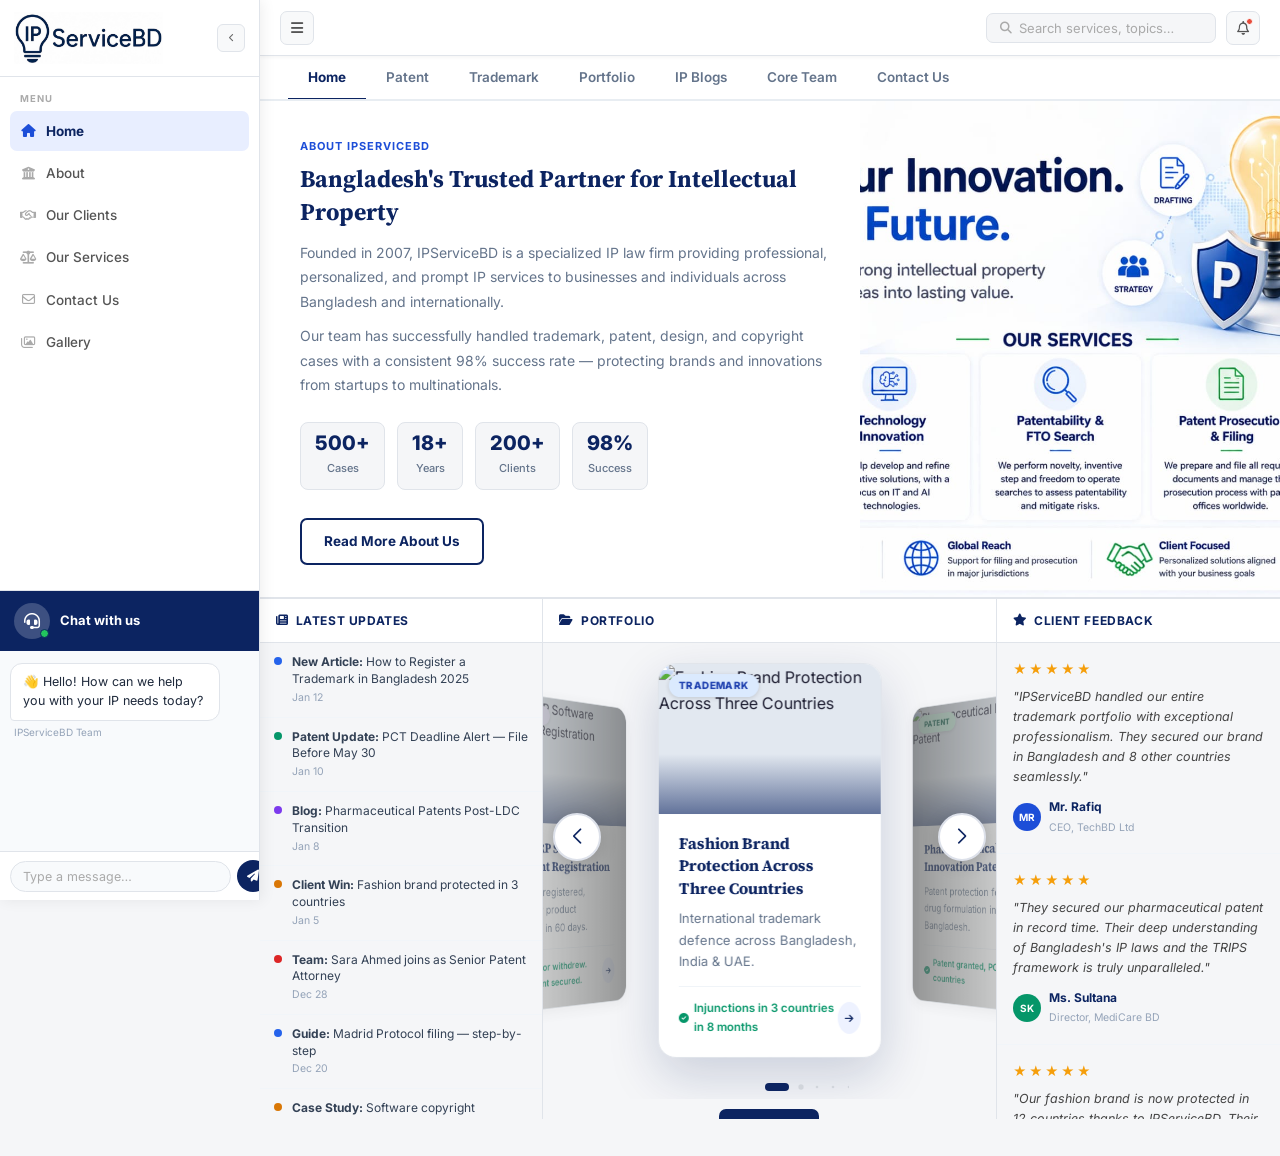
==== commit bac07703: "Rename Case Studies to PORTFOLIO; update Main_content.jpg to rectangular version" ====
--- a/index.html
+++ b/index.html
@@ -187,7 +187,7 @@
 
           <!-- CENTER: Portfolio Slider (50% size) -->
           <div class="home-col home-col-slider">
-            <div class="hcol-head"><i class="fa-solid fa-folder-open"></i> Case Studies</div>
+            <div class="hcol-head"><i class="fa-solid fa-folder-open"></i> PORTFOLIO</div>
             <div class="portfolio-section" style="padding:0">
               <div class="swiper portfolioSwiper">
                 <div class="swiper-wrapper" id="swiperSlides"></div>
@@ -256,7 +256,7 @@
 
       <!-- ── PORTFOLIO TAB ── -->
       <div class="tab-pane" id="tab-portfolios">
-        <div class="tab-section-label">Our Case Studies</div>
+        <div class="tab-section-label">Our Portfolio</div>
         <div class="portfolio-section">
           <div class="swiper portfolioSwiper2">
             <div class="swiper-wrapper" id="swiperSlides2"></div>
@@ -444,7 +444,7 @@
 <div id="allPortfoliosModal" class="modal-overlay" onclick="closeAllModal(event)">
   <div class="modal-box modal-wide">
     <button class="modal-close" onclick="closeAllPortfolios()"><i class="fa-solid fa-xmark"></i></button>
-    <h2 style="font-family:'Source Serif 4',serif;color:#0c2461;margin-bottom:24px;padding-bottom:14px;border-bottom:2px solid #e2e8f0">All Case Studies</h2>
+    <h2 style="font-family:'Source Serif 4',serif;color:#0c2461;margin-bottom:24px;padding-bottom:14px;border-bottom:2px solid #e2e8f0">All Portfolio Cases</h2>
     <div id="allPortfoliosGrid" class="all-port-grid"></div>
   </div>
 </div>
--- a/style.css
+++ b/style.css
@@ -309,7 +309,7 @@
   background:#fff;
 }
 .hat-left{
-  padding:36px 40px 32px;
+  padding:36px 20px 32px 40px; /* reduced right padding to close gap with image */
   display:flex;flex-direction:column;justify-content:center;
 }
 .hat-left h2{
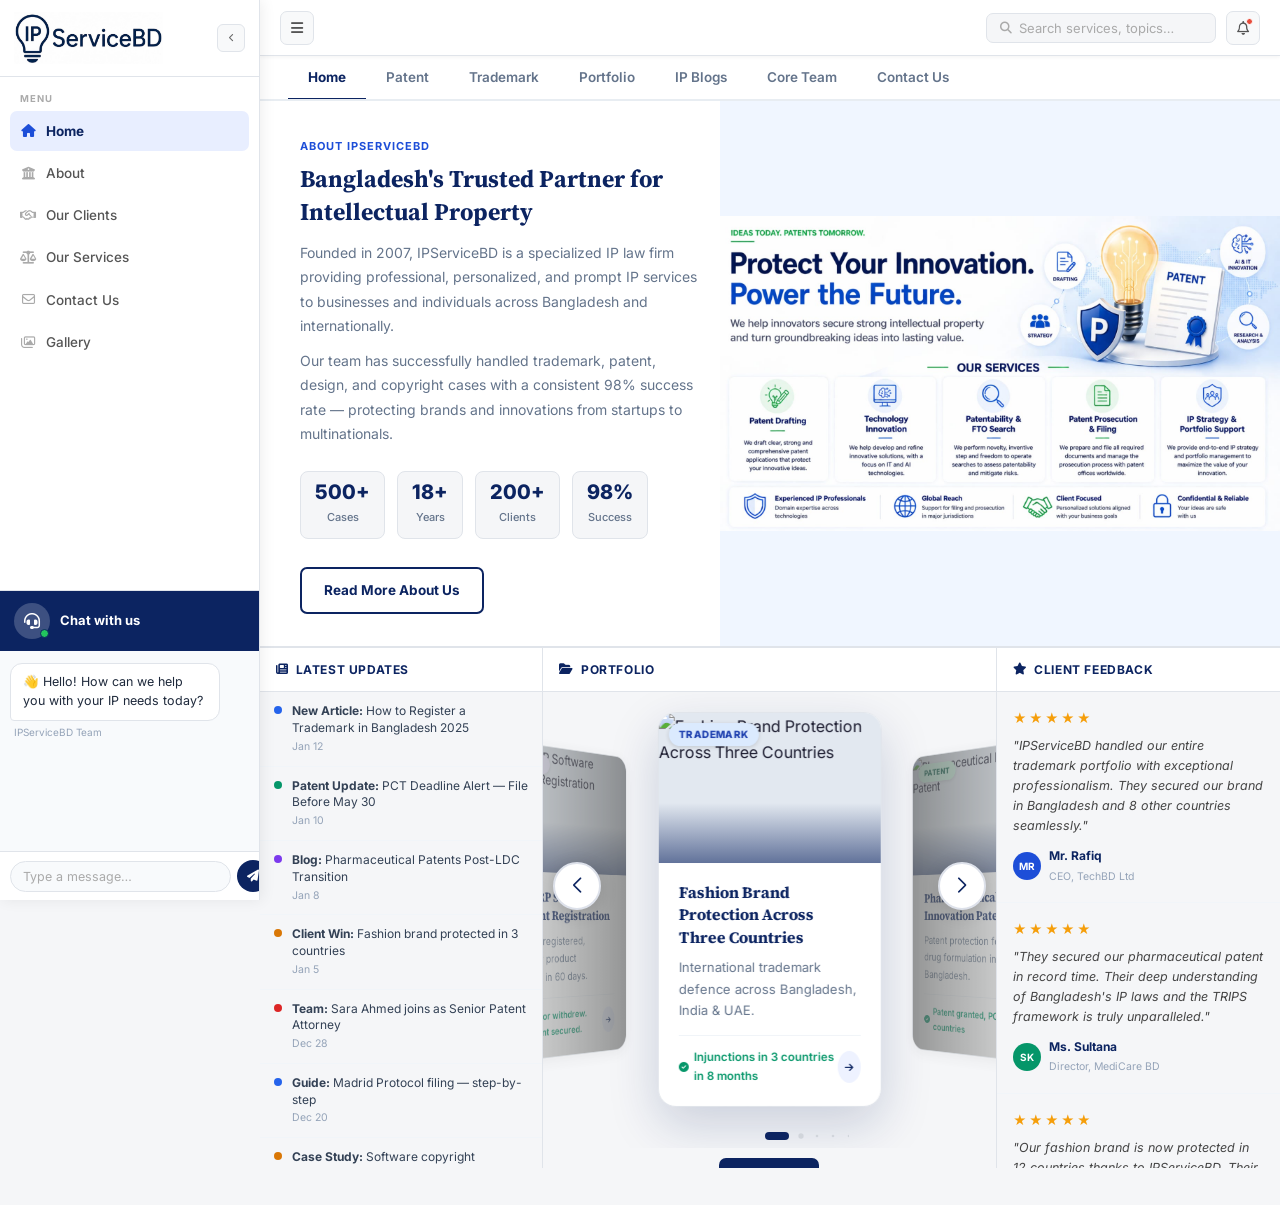
==== commit 1361034b: "Logo: reliable click-to-home via JS event listener + DOMContentLoaded" ====
--- a/index.html
+++ b/index.html
@@ -18,7 +18,7 @@
 <!-- ═══════════ LEFT SIDEBAR ═══════════ -->
 <aside id="sidebar" class="lsb">
   <div class="lsb-head">
-    <a href="#" onclick="switchSection('home');return false;" class="lsb-logo">
+    <a href="#section-home" id="logoLink" class="lsb-logo" title="Go to Home">
       <img src="logo.jpg" alt="IPServiceBD" class="lsb-logo-img"/>
     </a>
     <button class="lsb-close-btn" onclick="closeSidebar()">
--- a/style.css
+++ b/style.css
@@ -41,7 +41,13 @@
   display:flex;align-items:center;justify-content:space-between;
   padding:12px 14px;border-bottom:1px solid var(--border);flex-shrink:0;
 }
-.lsb-logo{ display:flex;align-items:center; }
+.lsb-logo{
+  display:flex;align-items:center;
+  cursor:pointer;
+  text-decoration:none;
+  transition:opacity .18s;
+}
+.lsb-logo:hover{ opacity:.82; }
 
 .lsb-logo-img{
   height:52px;
@@ -49,6 +55,7 @@
   display:block;
   object-fit:contain;
   mix-blend-mode:multiply;
+  pointer-events:none;  /* let clicks pass through to the <a> wrapper */
 }
 .lsb-close-btn{
   width:28px;height:28px;border-radius:6px;border:1px solid var(--border);
@@ -302,7 +309,7 @@
 /* Home about — text LEFT + image RIGHT */
 .home-about-text{
   display:grid;
-  grid-template-columns:1fr 420px;
+  grid-template-columns:1fr 560px;
   gap:0;
   align-items:stretch;
   border-bottom:1px solid var(--border);
@@ -330,13 +337,20 @@
   display:block;font-size:1.25rem;font-weight:800;color:var(--navy);line-height:1;
 }
 .hat-mini-stat span{ font-size:11px;color:var(--muted);font-weight:500; }
-.hat-img-col{ overflow:hidden;min-height:280px; }
+.hat-img-col{
+  overflow:hidden;
+  display:flex;
+  align-items:center;
+  background:#f0f6ff;   /* light bg for letterbox areas */
+}
 .hat-img-col img{
-  width:100%;height:100%;
-  object-fit:cover;object-position:center;display:block;
+  width:100%;
+  height:auto;          /* let landscape image show at natural ratio */
+  object-fit:contain;   /* no cropping — full image visible */
+  display:block;
 }
 @media(max-width:1000px){
-  .home-about-text{ grid-template-columns:1fr 320px; }
+  .home-about-text{ grid-template-columns:1fr 380px; }
 }
 @media(max-width:768px){
   .home-about-text{ grid-template-columns:1fr; }
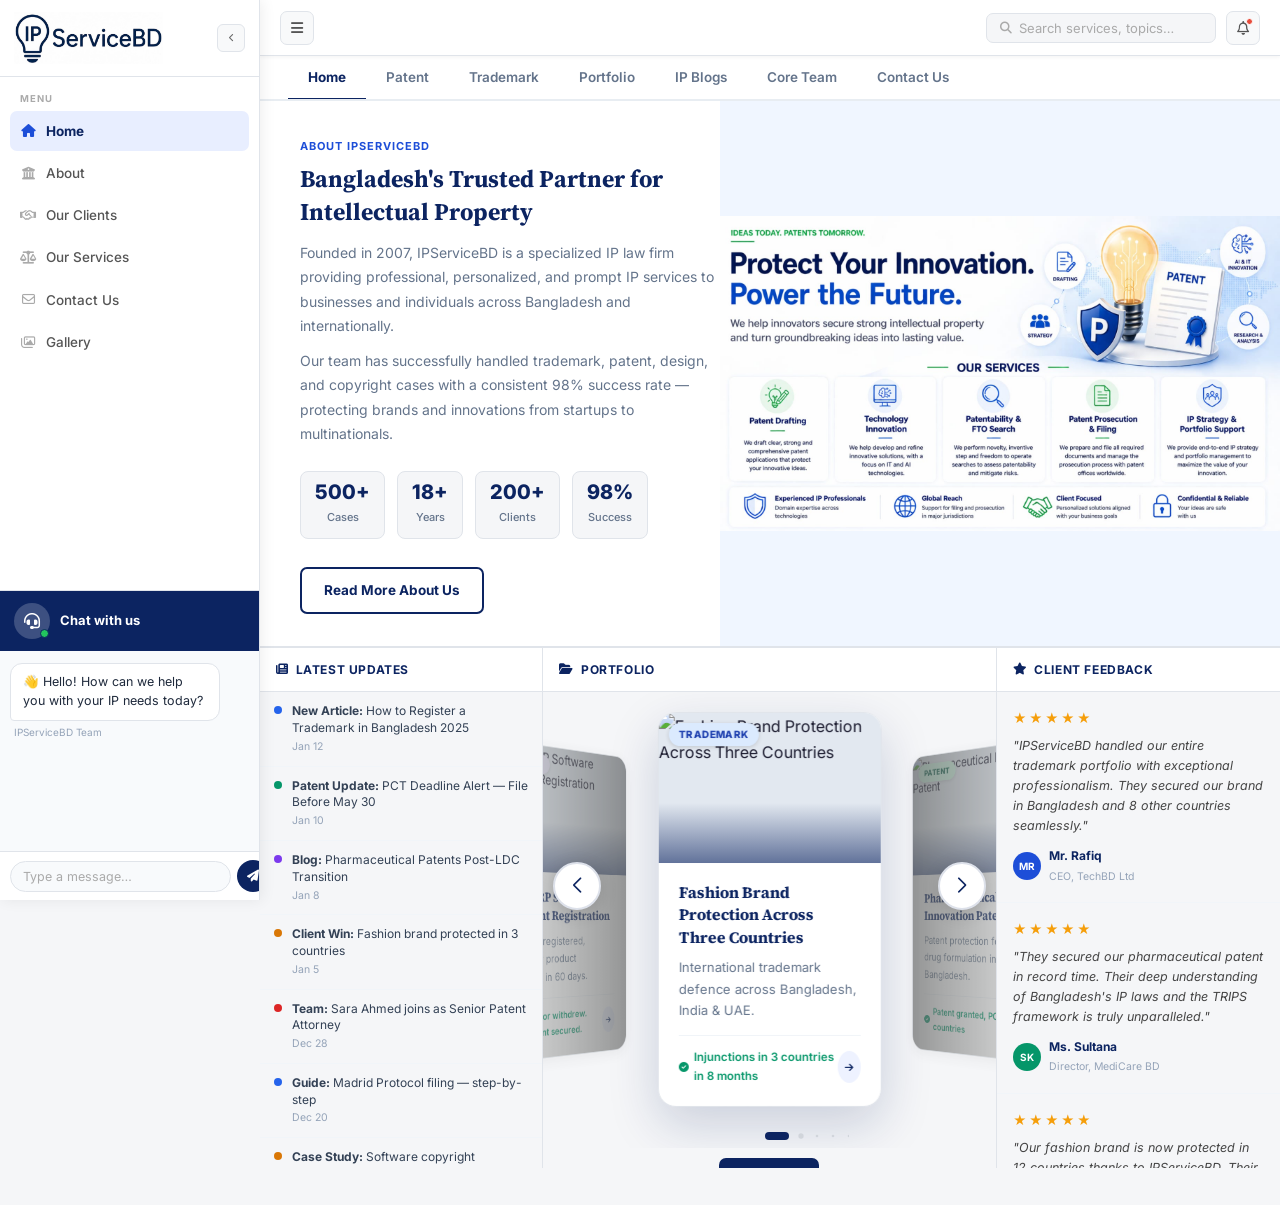
==== commit 295167b4: "Logo: href=/ for full page refresh on click" ====
--- a/index.html
+++ b/index.html
@@ -18,7 +18,7 @@
 <!-- ═══════════ LEFT SIDEBAR ═══════════ -->
 <aside id="sidebar" class="lsb">
   <div class="lsb-head">
-    <a href="#section-home" id="logoLink" class="lsb-logo" title="Go to Home">
+    <a href="/" class="lsb-logo" title="Refresh & Go to Home">
       <img src="logo.jpg" alt="IPServiceBD" class="lsb-logo-img"/>
     </a>
     <button class="lsb-close-btn" onclick="closeSidebar()">
--- a/style.css
+++ b/style.css
@@ -316,7 +316,7 @@
   background:#fff;
 }
 .hat-left{
-  padding:36px 20px 32px 40px; /* reduced right padding to close gap with image */
+  padding:36px 0 32px 40px; /* no right padding — text flush against image */
   display:flex;flex-direction:column;justify-content:center;
 }
 .hat-left h2{
@@ -1231,3 +1231,11 @@
   .swiper-slide.port-slide{ opacity:0.6; }
   .swiper-slide-active.port-slide{ opacity:1 !important; }
 }
+
+/* ── iOS: prevent auto-zoom on input focus (font-size must be ≥16px) ── */
+@media(max-width:768px){
+  .tb-search input,
+  .sb-chat-input input,
+  .fg input, .fg select, .fg textarea,
+  .rsb-search input { font-size:16px !important; }
+}
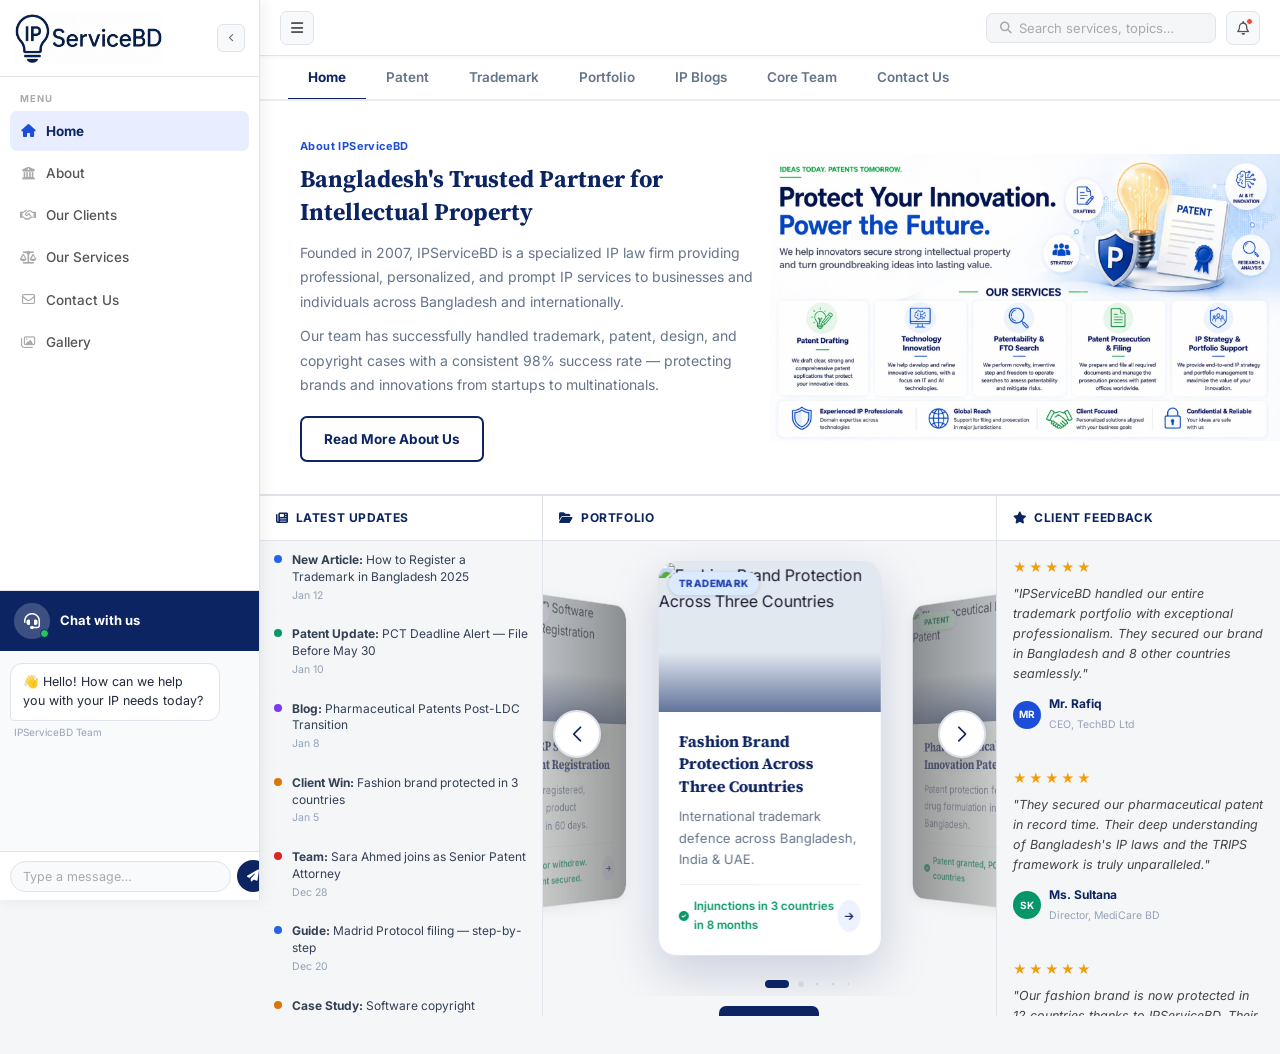
==== commit d860420f: "Fix label case (remove uppercase); remove stats row from main content" ====
--- a/index.html
+++ b/index.html
@@ -152,12 +152,6 @@
             <h2>Bangladesh's Trusted Partner for Intellectual Property</h2>
             <p>Founded in 2007, IPServiceBD is a specialized IP law firm providing professional, personalized, and prompt IP services to businesses and individuals across Bangladesh and internationally.</p>
             <p>Our team has successfully handled trademark, patent, design, and copyright cases with a consistent 98% success rate — protecting brands and innovations from startups to multinationals.</p>
-            <div class="hat-stats-row">
-              <div class="hat-mini-stat"><strong>500+</strong><span>Cases</span></div>
-              <div class="hat-mini-stat"><strong>18+</strong><span>Years</span></div>
-              <div class="hat-mini-stat"><strong>200+</strong><span>Clients</span></div>
-              <div class="hat-mini-stat"><strong>98%</strong><span>Success</span></div>
-            </div>
             <a href="#" onclick="switchSection('about');return false;" class="btn-outline">Read More About Us</a>
           </div>
           <div class="hat-img-col">
--- a/style.css
+++ b/style.css
@@ -289,7 +289,7 @@
 ═══════════════════════════════════ */
 .section-block{padding:52px 40px}
 .section-block.section-gray{background:#fff}
-.section-label{font-size:11px;font-weight:700;color:var(--blue);text-transform:uppercase;letter-spacing:1px;margin-bottom:8px;display:block}
+.section-label{font-size:11px;font-weight:700;color:var(--blue);letter-spacing:.4px;margin-bottom:8px;display:block}
 .section-title{font-family:'Source Serif 4',serif;font-size:1.75rem;font-weight:700;color:var(--navy);margin-bottom:8px}
 .section-desc{font-size:13.5px;color:var(--muted);margin-bottom:28px}
 
@@ -306,17 +306,17 @@
 .svc-ov-link{font-size:12.5px;font-weight:700;color:var(--blue);transition:color .15s}
 .svc-ov:hover .svc-ov-link{color:var(--navy)}
 
-/* Home about — text LEFT + image RIGHT */
+/* Home about — text 55% LEFT + image 45% RIGHT */
 .home-about-text{
   display:grid;
-  grid-template-columns:1fr 560px;
+  grid-template-columns:1fr 1fr;
   gap:0;
   align-items:stretch;
   border-bottom:1px solid var(--border);
   background:#fff;
 }
 .hat-left{
-  padding:36px 0 32px 40px; /* no right padding — text flush against image */
+  padding:36px 0 32px 40px;
   display:flex;flex-direction:column;justify-content:center;
 }
 .hat-left h2{
@@ -337,23 +337,25 @@
   display:block;font-size:1.25rem;font-weight:800;color:var(--navy);line-height:1;
 }
 .hat-mini-stat span{ font-size:11px;color:var(--muted);font-weight:500; }
+
+/* Image column — 16:9 container matches image exactly → no background visible */
 .hat-img-col{
   overflow:hidden;
-  display:flex;
-  align-items:center;
-  background:#f0f6ff;   /* light bg for letterbox areas */
+  background:#fff;          /* matches image's own white bg — invisible seam */
+  aspect-ratio:16/9;        /* exact ratio of Main_content.jpg (1600×900) */
+  align-self:center;        /* center vertically if text is taller */
 }
 .hat-img-col img{
   width:100%;
-  height:auto;          /* let landscape image show at natural ratio */
-  object-fit:contain;   /* no cropping — full image visible */
+  height:100%;
+  object-fit:cover;         /* fills 16:9 box perfectly — no gaps, no crop */
   display:block;
 }
 @media(max-width:1000px){
-  .home-about-text{ grid-template-columns:1fr 380px; }
+  .home-about-text{ grid-template-columns:55fr 45fr; }
 }
 @media(max-width:768px){
-  .home-about-text{ grid-template-columns:1fr; }
+  .home-about-text{ grid-template-columns:1fr; min-height:auto; }
   .hat-img-col{ min-height:200px; }
   .hat-left{ padding:24px 20px 20px; }
 }
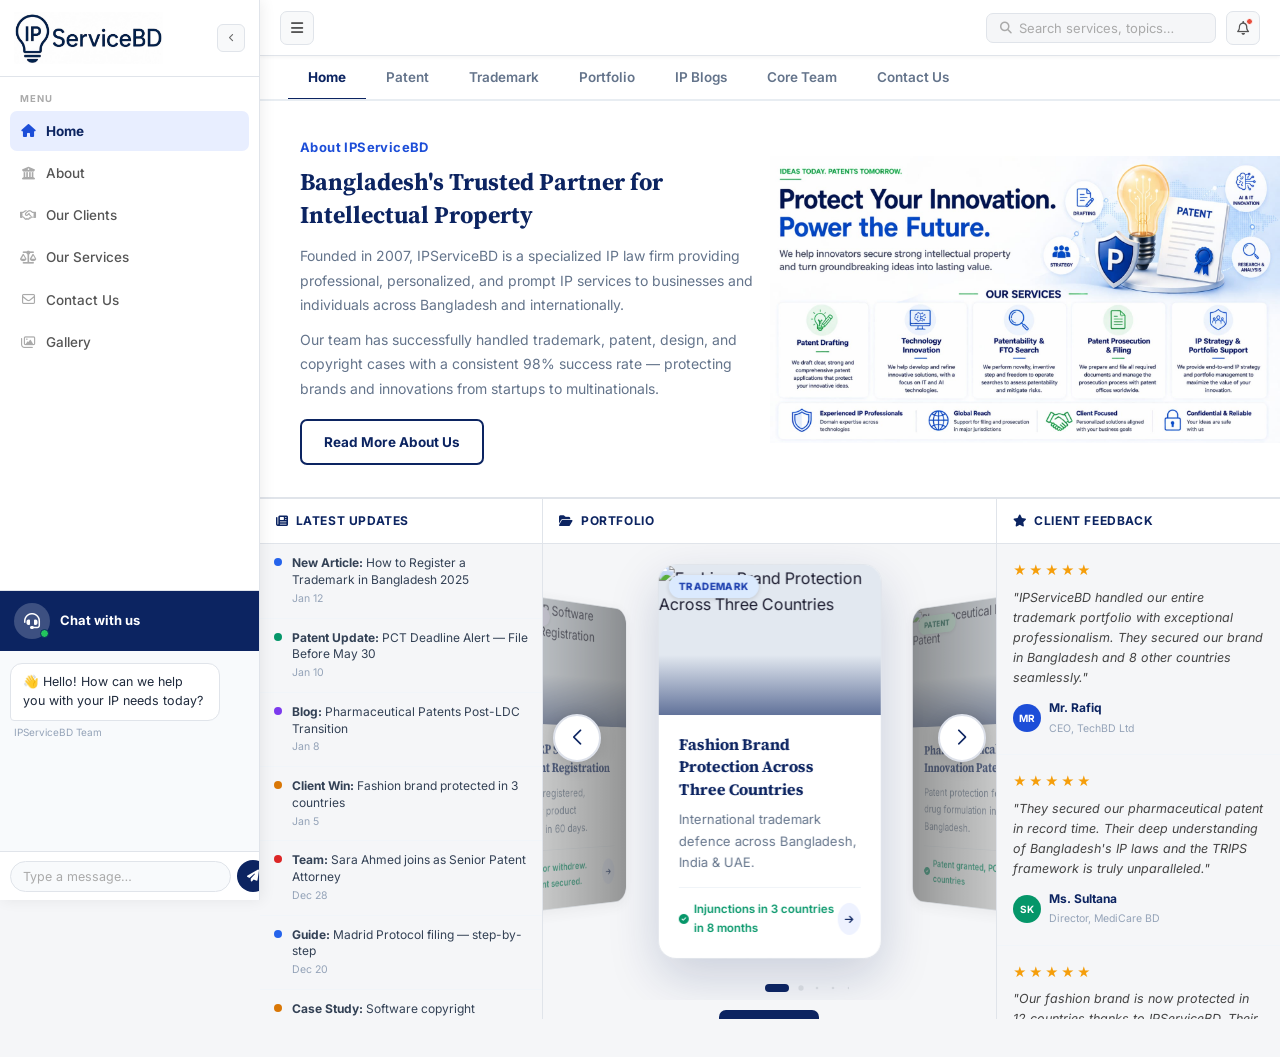
==== commit 63c76812: "4 fixes: tablet 50-50, remove dead contact tab+form, tab highlights sync with sidebar nav" ====
--- a/index.html
+++ b/index.html
@@ -283,32 +283,6 @@
           <div class="team-card"><img src="https://picsum.photos/seed/team1/400/300" alt="Azim Uddin" loading="lazy" referrerpolicy="no-referrer" onerror="this.style.background='#e2e8f0'"/><div class="tc"><h3>Azim Uddin</h3><p class="tc-role">Founding Partner &amp; Lead IP Attorney</p><p>18+ years specializing in trademark and patent law across South Asia and the Middle East. Successfully handled 500+ IP cases with a 98% success rate.</p><div class="tc-links"><a href="#"><i class="fa-brands fa-linkedin-in"></i></a><a href="mailto:azim@ipservicebd.com"><i class="fa-regular fa-envelope"></i></a></div></div></div>
           <div class="team-card"><img src="https://picsum.photos/seed/team2/400/300" alt="Sara Ahmed" loading="lazy" referrerpolicy="no-referrer" onerror="this.style.background='#e2e8f0'"/><div class="tc"><h3>Sara Ahmed</h3><p class="tc-role">Patent Attorney</p><p>Expert in pharmaceutical and technology patents. Has represented clients at WIPO, Geneva and managed PCT filings across 20+ countries.</p><div class="tc-links"><a href="#"><i class="fa-brands fa-linkedin-in"></i></a><a href="mailto:sara@ipservicebd.com"><i class="fa-regular fa-envelope"></i></a></div></div></div>
           <div class="team-card"><img src="https://picsum.photos/seed/team3/400/300" alt="Rahim Khan" loading="lazy" referrerpolicy="no-referrer" onerror="this.style.background='#e2e8f0'"/><div class="tc"><h3>Rahim Khan</h3><p class="tc-role">Trademark Specialist</p><p>Handles international trademark filings via the Madrid Protocol and specializes in IP dispute resolution across multiple jurisdictions.</p><div class="tc-links"><a href="#"><i class="fa-brands fa-linkedin-in"></i></a><a href="mailto:rahim@ipservicebd.com"><i class="fa-regular fa-envelope"></i></a></div></div></div>
-        </div>
-      </div>
-
-      <!-- ── CONTACT US TAB ── -->
-      <div class="tab-pane" id="tab-contact-us">
-        <div class="tab-section-label">Contact Us</div>
-        <div class="contact-grid" style="padding:24px 40px 40px">
-          <div>
-            <div class="ci-card">
-              <div class="ci-row"><div class="ci-ico"><i class="fa-solid fa-location-dot"></i></div><div><strong>Address</strong><p id="contact-addr">Gulshan 2, Dhaka 1212, Bangladesh</p></div></div>
-              <div class="ci-row"><div class="ci-ico"><i class="fa-solid fa-phone"></i></div><div><strong>Phone</strong><p id="contact-phone">+880 1XXX-XXXXXX</p></div></div>
-              <div class="ci-row"><div class="ci-ico"><i class="fa-solid fa-envelope"></i></div><div><strong>Email</strong><p id="contact-email">info@ipservicebd.com</p></div></div>
-              <div class="ci-row"><div class="ci-ico"><i class="fa-solid fa-clock"></i></div><div><strong>Office Hours</strong><p id="contact-hours">Sun – Thu: 9:00 AM – 6:00 PM</p></div></div>
-            </div>
-            <div class="map-ph"><i class="fa-solid fa-map-location-dot"></i><span id="contact-map">Gulshan 2, Dhaka, Bangladesh</span></div>
-          </div>
-          <div class="cf-card">
-            <h2>Send Us a Message</h2>
-            <form onsubmit="handleFormSubmit(event)">
-              <div class="fg"><label>Full Name</label><input type="text" placeholder="Your full name" required/></div>
-              <div class="fg"><label>Email</label><input type="email" placeholder="your@email.com" required/></div>
-              <div class="fg"><label>Service Required</label><select><option>Trademark Registration</option><option>Patent Registration</option><option>Design Registration</option><option>Copyright</option><option>International IP</option><option>IP Litigation</option><option>Other</option></select></div>
-              <div class="fg"><label>Message</label><textarea placeholder="Describe your IP needs…" required></textarea></div>
-              <button type="submit">Send Message <i class="fa-solid fa-paper-plane"></i></button>
-            </form>
-          </div>
         </div>
       </div>
 
--- a/style.css
+++ b/style.css
@@ -289,7 +289,7 @@
 ═══════════════════════════════════ */
 .section-block{padding:52px 40px}
 .section-block.section-gray{background:#fff}
-.section-label{font-size:11px;font-weight:700;color:var(--blue);letter-spacing:.4px;margin-bottom:8px;display:block}
+.section-label{font-size:13px;font-weight:700;color:var(--blue);letter-spacing:.4px;margin-bottom:8px;display:block}
 .section-title{font-family:'Source Serif 4',serif;font-size:1.75rem;font-weight:700;color:var(--navy);margin-bottom:8px}
 .section-desc{font-size:13.5px;color:var(--muted);margin-bottom:28px}
 
@@ -352,7 +352,7 @@
   display:block;
 }
 @media(max-width:1000px){
-  .home-about-text{ grid-template-columns:55fr 45fr; }
+  .home-about-text{ grid-template-columns:1fr 1fr; } /* 50-50 on tablet too */
 }
 @media(max-width:768px){
   .home-about-text{ grid-template-columns:1fr; min-height:auto; }
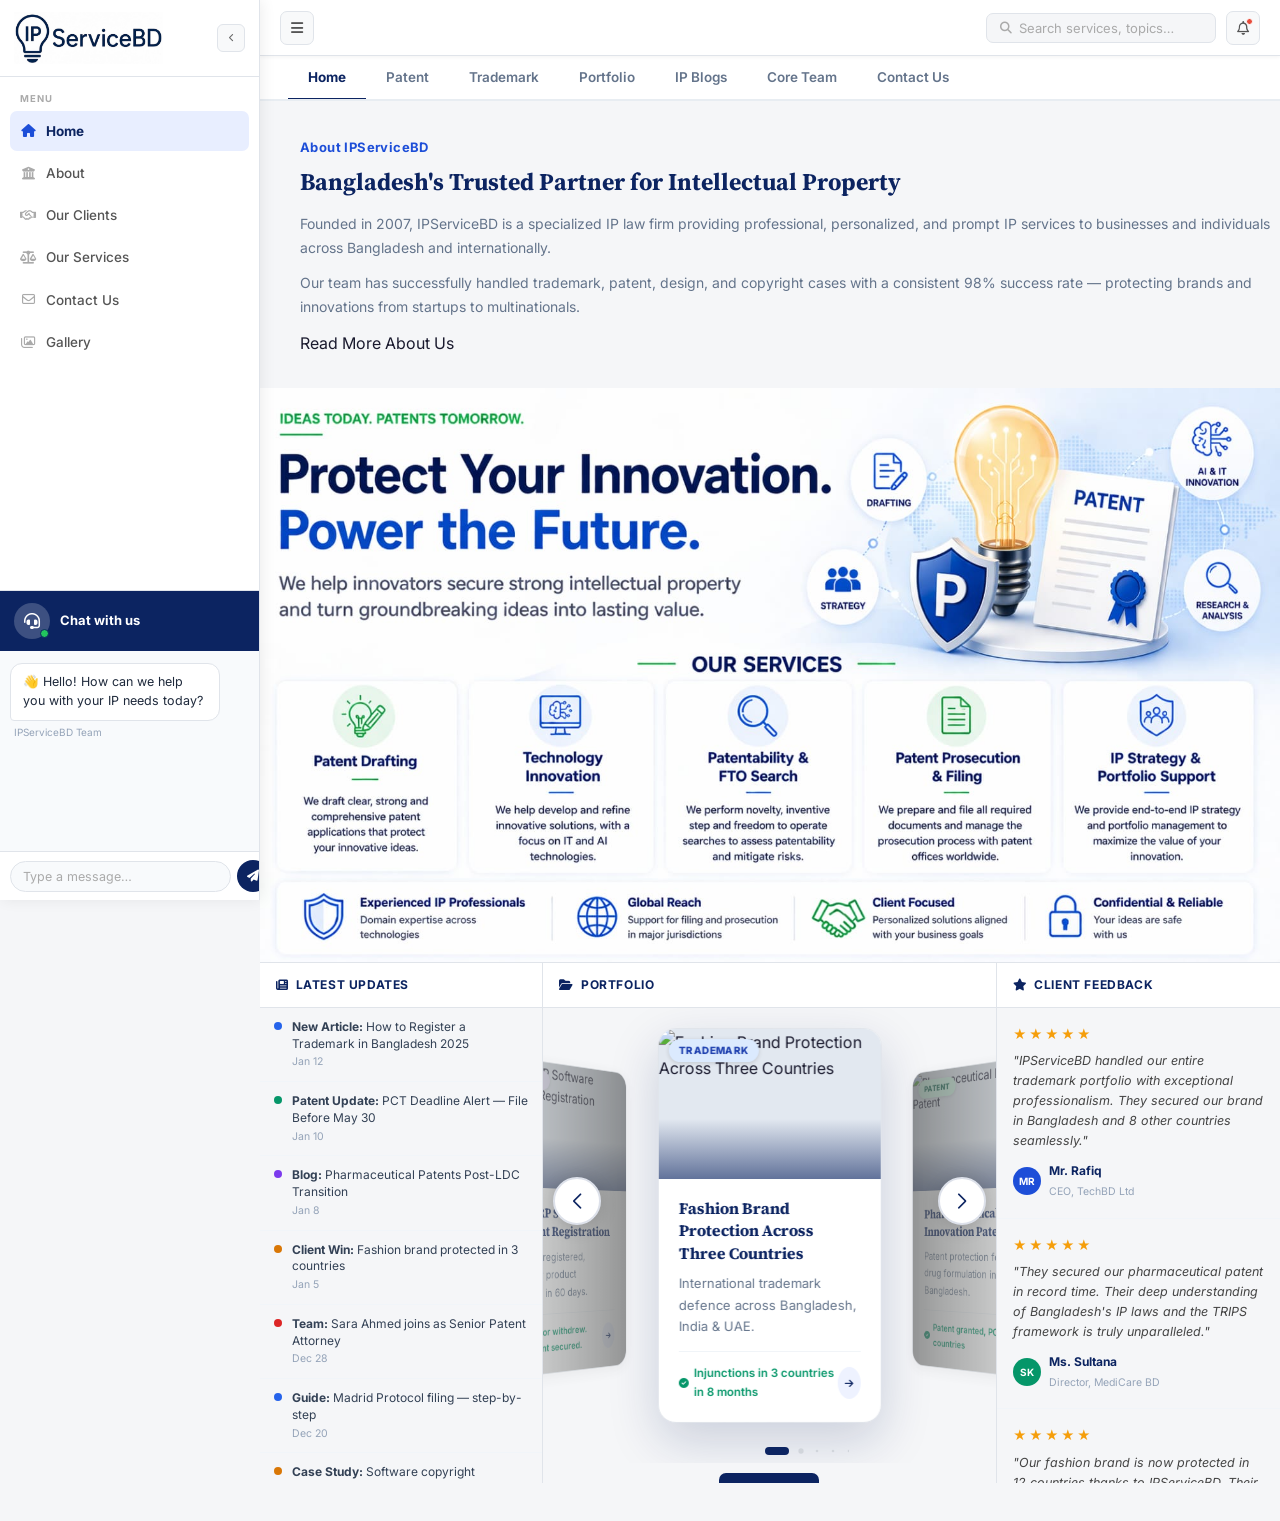
==== commit d23889b6: "Remove all unused code: 31 CSS classes, orphaned comments, dev HTML comments (-5.8KB)" ====
--- a/index.html
+++ b/index.html
@@ -39,7 +39,6 @@
         <i class="fa-regular fa-handshake"></i><span>Our Clients</span>
       </a>
       <a href="#" class="lsb-item" data-section="services">
-        <!-- RENAMED: "Our Services" -->
         <i class="fa-solid fa-scale-balanced"></i><span>Our Services</span>
       </a>
       <a href="#" class="lsb-item" data-section="contact">
@@ -116,7 +115,6 @@
             <button onclick="markAllRead()">Mark all read</button>
           </div>
           <div class="notif-list" id="notifList">
-            <!-- Dynamic notifications injected by JS -->
           </div>
         </div>
       </div>
@@ -209,7 +207,7 @@
           </div>
 
         </div><!-- /home-3col -->
-        <div style="height:1cm"></div><!-- 1cm gap below View All button -->
+        <div style="height:1cm"></div>
       </div><!-- /tab-all -->
 
       <!-- ── PATENT TAB ── -->
--- a/style.css
+++ b/style.css
@@ -86,15 +86,15 @@
   border-radius:7px;font-size:12.5px;font-weight:500;color:#666;transition:all .15s;margin-bottom:1px;
 }
 .lsb-tag-item:hover{background:#f5f6f8;color:var(--navy)}
-.ldot{width:8px;height:8px;border-radius:50%;flex-shrink:0}
-
-.lsb-cta{margin-top:22px;background:var(--navy);border-radius:10px;padding:16px 13px;color:#fff;text-align:center}
-.lsb-cta-icon{font-size:20px;color:#60a5fa;margin-bottom:8px;display:block}
-.lsb-cta p{font-size:12px;color:#bfdbfe;line-height:1.5;margin-bottom:12px}
-.lsb-cta a{display:block;background:#fff;color:var(--navy);font-size:12px;font-weight:700;padding:9px;border-radius:7px;transition:background .17s}
-.lsb-cta a:hover{background:#eff6ff}
-
-.lsb-foot{padding:10px 14px;border-top:1px solid var(--border);font-size:10px;color:#bbb;text-align:center;flex-shrink:0}
+
+
+
+
+
+
+
+
+
 
 /* ═══════════════════════════════════
    MAIN WRAP
@@ -118,25 +118,7 @@
 /* Global hidden utility */
 .hidden { display: none !important; }
 
-/* Search highlight — yellow like browser Ctrl+F */
-mark.sh {
-  background: #fef08a;
-  color: inherit;
-  border-radius: 2px;
-  padding: 0 1px;
-  outline: none;
-}
-mark.sh.sh-current {
-  background: #f97316;
-  color: #fff;
-}
-
-/* Match counter in search bar */
-.search-count {
-  font-size: 11px; font-weight: 600; color: #64748b;
-  white-space: nowrap; flex-shrink: 0;
-  background: #f1f5f9; padding: 2px 7px; border-radius: 10px;
-}
+
 
 /* ── FUNCTIONAL SEARCH ── */
 .tb-search{
@@ -163,39 +145,6 @@
 .search-clear:hover{color:var(--navy)}
 .search-clear.hidden{display:none}
 
-/* Search results dropdown */
-.search-overlay{
-  position:fixed;
-  top:var(--topbar);
-  right:16px;
-  left:auto;
-  width:360px;
-  z-index:100;
-  background:transparent;
-}
-.search-results{
-  background:#fff;
-  border-radius:12px;
-  box-shadow:0 8px 32px rgba(0,0,0,.18);
-  max-height:400px;
-  overflow-y:auto;
-  border:1px solid var(--border);
-  margin-top:6px;
-}
-.sr-item{
-  display:flex;align-items:center;gap:14px;
-  padding:14px 18px;border-bottom:1px solid #f1f5f9;cursor:pointer;
-  transition:background .16s;
-}
-.sr-item:last-child{border-bottom:none}
-.sr-item:hover{background:#f8fafc}
-.sr-icon{
-  width:36px;height:36px;border-radius:9px;flex-shrink:0;
-  display:flex;align-items:center;justify-content:center;font-size:14px;
-}
-.sr-item h4{font-size:13.5px;font-weight:600;color:var(--navy);margin-bottom:2px}
-.sr-item p{font-size:12px;color:#64748b}
-.sr-empty{padding:28px;text-align:center;color:#94a3b8;font-size:13px}
 
 /* ── NOTIFICATION BELL ── */
 .notif-wrap{position:relative}
@@ -249,8 +198,8 @@
   color:#555;font-size:14px;flex-shrink:0;transition:all .17s;
 }
 .burger-btn:hover{background:var(--navy);color:#fff;border-color:var(--navy)}
-.tb-brand{font-size:16px;font-weight:800;color:var(--navy);letter-spacing:-.3px}
-.tb-sub{font-size:10.5px;color:#94a3b8}
+
+
 .tb-search{
   display:flex;align-items:center;gap:7px;background:#f5f6f8;
   border:1px solid var(--border);border-radius:7px;padding:6px 13px;width:230px;
@@ -267,7 +216,7 @@
 }
 .tb-bell:hover{background:#f0f4ff}
 .bell-dot{position:absolute;top:6px;right:6px;width:7px;height:7px;background:#e74c3c;border-radius:50%;border:1.5px solid #fff}
-.tb-av{width:34px;height:34px;border-radius:50%;background:var(--navy);color:#fff;font-size:11px;font-weight:800;display:flex;align-items:center;justify-content:center;cursor:pointer;font-family:'Inter',sans-serif}
+
 
 /* ═══════════════════════════════════
    PAGES
@@ -287,24 +236,21 @@
 /* ═══════════════════════════════════
    SECTION BLOCKS
 ═══════════════════════════════════ */
-.section-block{padding:52px 40px}
-.section-block.section-gray{background:#fff}
+
+
 .section-label{font-size:13px;font-weight:700;color:var(--blue);letter-spacing:.4px;margin-bottom:8px;display:block}
 .section-title{font-family:'Source Serif 4',serif;font-size:1.75rem;font-weight:700;color:var(--navy);margin-bottom:8px}
-.section-desc{font-size:13.5px;color:var(--muted);margin-bottom:28px}
+
 
 /* Services overview grid */
-.svc-overview-grid{display:grid;grid-template-columns:repeat(3,1fr);gap:18px;margin-top:28px}
-.svc-ov{
-  background:#fff;border:1px solid var(--border);border-radius:var(--radius);
-  padding:22px;cursor:pointer;transition:transform .2s,box-shadow .2s,border-color .2s;
-}
-.svc-ov:hover{transform:translateY(-4px);box-shadow:var(--shadow-md);border-color:#c7d2fe}
-.svc-ov-icon{width:48px;height:48px;border-radius:12px;display:flex;align-items:center;justify-content:center;margin-bottom:14px;font-size:20px}
-.svc-ov h3{font-size:15px;font-weight:700;color:var(--navy);margin-bottom:8px}
-.svc-ov p{font-size:13px;color:var(--muted);line-height:1.65;margin-bottom:12px}
-.svc-ov-link{font-size:12.5px;font-weight:700;color:var(--blue);transition:color .15s}
-.svc-ov:hover .svc-ov-link{color:var(--navy)}
+
+
+
+
+
+
+
+.svc-ov:hover 
 
 /* Home about — text 55% LEFT + image 45% RIGHT */
 .home-about-text{
@@ -326,17 +272,10 @@
 .hat-left p{
   font-size:14px;color:var(--muted);line-height:1.75;margin-bottom:10px;
 }
-.hat-stats-row{
-  display:flex;gap:12px;flex-wrap:wrap;margin:14px 0 20px;
-}
-.hat-mini-stat{
-  text-align:center;background:var(--bg);border:1px solid var(--border);
-  border-radius:8px;padding:10px 14px;
-}
-.hat-mini-stat strong{
-  display:block;font-size:1.25rem;font-weight:800;color:var(--navy);line-height:1;
-}
-.hat-mini-stat span{ font-size:11px;color:var(--muted);font-weight:500; }
+
+
+
+
 
 /* Image column — 16:9 container matches image exactly → no background visible */
 .hat-img-col{
@@ -362,20 +301,17 @@
 @media(max-width:640px){
   .hat-left{ padding:18px 16px; }
   .hat-left h2{ font-size:1.15rem; }
-  .hat-stats-row{ gap:8px; }
+  
 }
 
 /* About strip */
-.about-strip{
-  display:grid;grid-template-columns:1fr 1fr;gap:0;
-  background:var(--bg);
-}
-.about-strip-img{overflow:hidden;min-height:360px}
-.about-strip-img img{width:100%;height:100%;object-fit:cover;transition:transform .4s}
-.about-strip:hover .about-strip-img img{transform:scale(1.03)}
-.about-strip-text{padding:52px 44px;display:flex;flex-direction:column;justify-content:center}
-.about-strip-text h2{font-family:'Source Serif 4',serif;font-size:1.5rem;font-weight:700;color:var(--navy);margin-bottom:16px;line-height:1.35}
-.about-strip-text p{font-size:14px;color:var(--muted);line-height:1.75;margin-bottom:14px}
+
+
+
+.about-strip:hover 
+
+
+
 .btn-outline{
   display:inline-flex;align-items:center;gap:7px;
   font-size:13.5px;font-weight:700;color:var(--navy);
@@ -416,7 +352,7 @@
   border-radius:50%;border:1.5px solid var(--navy);
 }
 .sb-chat-title{font-size:13px;font-weight:700;color:#fff}
-.sb-chat-status{font-size:10.5px;color:#bfdbfe;margin-top:1px}
+
 
 .sb-chat-messages{
   flex:1;overflow-y:auto;
@@ -899,7 +835,7 @@
   width:24px;border-radius:4px;
 }
 
-.portfolio-cta{ text-align:center;margin-top:8px }
+
 
 /* Category badge colors */
 .cat-trademark{background:#dbeafe;color:#1e40af}
@@ -919,17 +855,14 @@
 .test-author span{font-size:11.5px;color:#94a3b8}
 
 /* CTA strip */
-.cta-strip{
-  display:flex;align-items:center;justify-content:space-between;flex-wrap:wrap;gap:20px;
-  background:var(--navy);padding:40px 44px;
-}
-.cta-strip h2{font-family:'Source Serif 4',serif;font-size:1.5rem;font-weight:700;color:#fff;margin-bottom:6px}
-.cta-strip p{font-size:14px;color:#bfdbfe}
-.cta-strip-btns{display:flex;gap:12px;flex-wrap:wrap}
-.btn-white{display:inline-flex;align-items:center;gap:7px;background:#fff;color:var(--navy);font-size:13.5px;font-weight:700;padding:11px 24px;border-radius:7px;transition:all .18s}
-.btn-white:hover{background:#dbeafe}
-.btn-white-outline{display:inline-flex;align-items:center;gap:7px;background:transparent;color:#fff;font-size:13.5px;font-weight:700;padding:11px 24px;border-radius:7px;border:2px solid rgba(255,255,255,.5);transition:all .18s}
-.btn-white-outline:hover{background:rgba(255,255,255,.12)}
+
+
+
+
+
+
+
+
 
 /* ═══════════════════════════════════
    INNER PAGES
@@ -1058,14 +991,7 @@
 .ap-card-body p{font-size:11.5px;color:#64748b;line-height:1.5}
 
 /* ── MINIMAL FOOTER STRIP ── */
-.ft-strip {
-  background: var(--navy);
-  color: #60a5fa;
-  text-align: center;
-  font-size: 12px;
-  padding: 14px 20px;
-  border-top: 1px solid rgba(255,255,255,.08);
-}
+
 
 /* Toast */
 .toast{position:fixed;bottom:22px;right:22px;z-index:200;background:#fff;border-radius:10px;padding:13px 18px;display:flex;align-items:center;gap:10px;box-shadow:0 8px 28px rgba(0,0,0,.14);border:1px solid var(--border);font-size:13px;font-weight:500;color:#333}
@@ -1084,11 +1010,11 @@
 @media(max-width:900px){
   .hero{grid-template-columns:1fr}
   .hero-img{display:none}
-  .svc-overview-grid{grid-template-columns:repeat(2,1fr)}
-  .about-strip{grid-template-columns:1fr}
-  .about-strip-img{min-height:220px}
+  
+  
+  
   .test-row{grid-template-columns:1fr 1fr}
-  .cta-strip{flex-direction:column;text-align:center}
+  
   .about-grid{grid-template-columns:1fr}
   .team-grid{grid-template-columns:1fr 1fr}
   .svc-full-grid{grid-template-columns:1fr 1fr}
@@ -1099,11 +1025,11 @@
 @media(max-width:640px){
   .hero-content{padding:36px 24px}
   .hero-title{font-size:1.75rem}
-  .section-block{padding:36px 20px}
-  .about-strip-text{padding:32px 24px}
-  .cta-strip{padding:32px 24px}
+  
+  
+  
   .inner-wrap{padding:24px 18px 40px}
-  .svc-overview-grid{grid-template-columns:1fr}
+  
   .test-row{grid-template-columns:1fr}
   .team-grid{grid-template-columns:1fr}
   .svc-full-grid{grid-template-columns:1fr}
@@ -1126,7 +1052,7 @@
 
   /* Topbar: keep burger + search, hide subtitle */
   .topbar{ padding:0 12px; gap:8px; }
-  .tb-sub{ display:none; }
+  
   .tb-search{ width:180px; }
 
   /* Tabs: scrollable, smaller font */
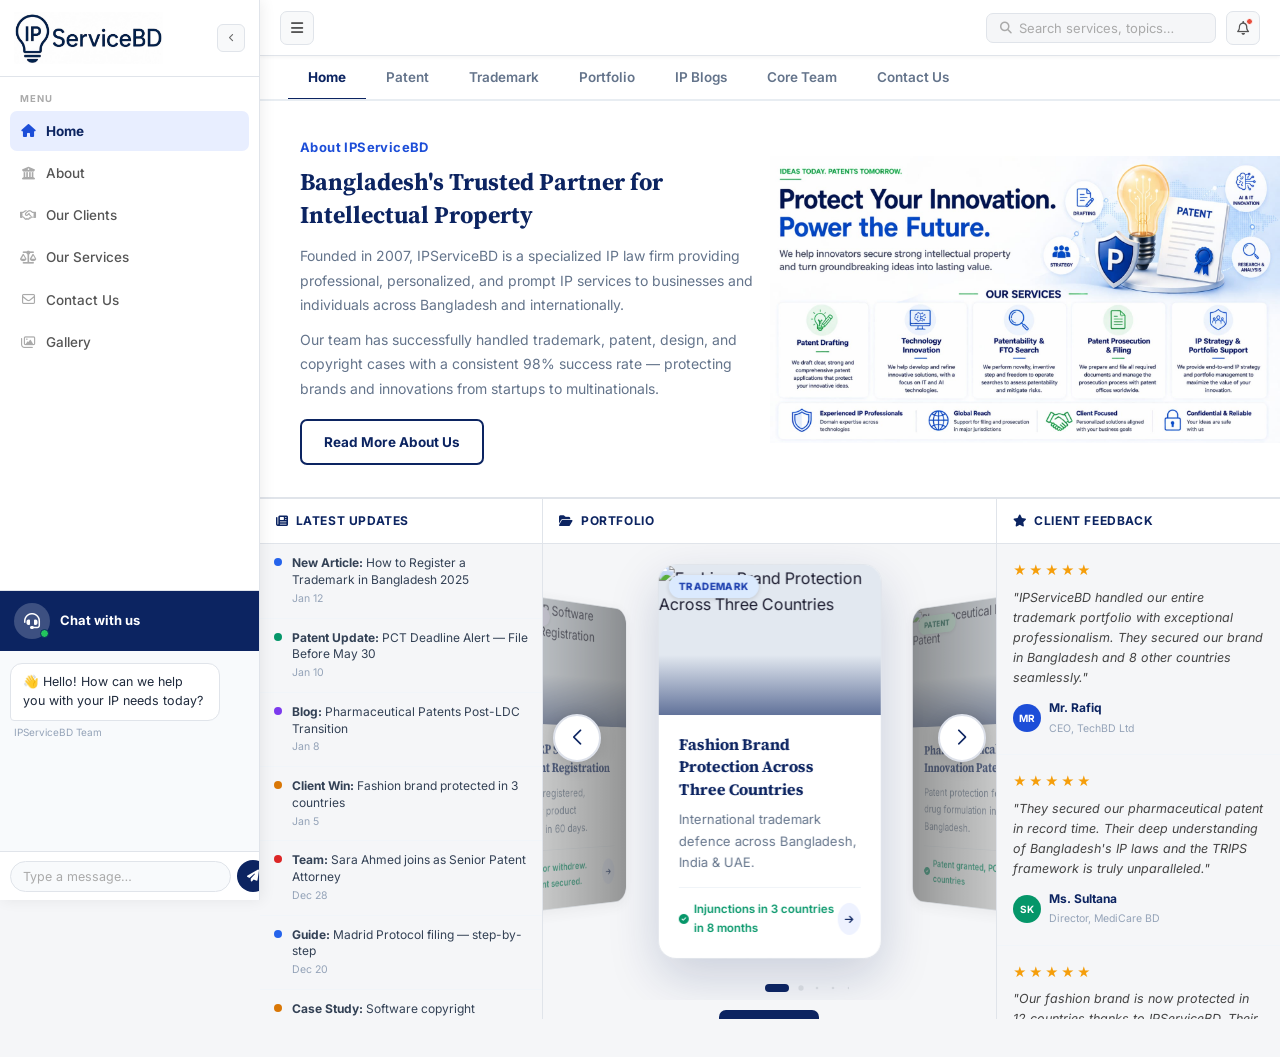
==== commit c054f465: "Revert "Remove all unused code: 31 CSS classes, orphaned comments, dev HTML comments (-5.8KB)" This " ====
--- a/index.html
+++ b/index.html
@@ -39,6 +39,7 @@
         <i class="fa-regular fa-handshake"></i><span>Our Clients</span>
       </a>
       <a href="#" class="lsb-item" data-section="services">
+        <!-- RENAMED: "Our Services" -->
         <i class="fa-solid fa-scale-balanced"></i><span>Our Services</span>
       </a>
       <a href="#" class="lsb-item" data-section="contact">
@@ -115,6 +116,7 @@
             <button onclick="markAllRead()">Mark all read</button>
           </div>
           <div class="notif-list" id="notifList">
+            <!-- Dynamic notifications injected by JS -->
           </div>
         </div>
       </div>
@@ -207,7 +209,7 @@
           </div>
 
         </div><!-- /home-3col -->
-        <div style="height:1cm"></div>
+        <div style="height:1cm"></div><!-- 1cm gap below View All button -->
       </div><!-- /tab-all -->
 
       <!-- ── PATENT TAB ── -->
--- a/style.css
+++ b/style.css
@@ -86,15 +86,15 @@
   border-radius:7px;font-size:12.5px;font-weight:500;color:#666;transition:all .15s;margin-bottom:1px;
 }
 .lsb-tag-item:hover{background:#f5f6f8;color:var(--navy)}
-
-
-
-
-
-
-
-
-
+.ldot{width:8px;height:8px;border-radius:50%;flex-shrink:0}
+
+.lsb-cta{margin-top:22px;background:var(--navy);border-radius:10px;padding:16px 13px;color:#fff;text-align:center}
+.lsb-cta-icon{font-size:20px;color:#60a5fa;margin-bottom:8px;display:block}
+.lsb-cta p{font-size:12px;color:#bfdbfe;line-height:1.5;margin-bottom:12px}
+.lsb-cta a{display:block;background:#fff;color:var(--navy);font-size:12px;font-weight:700;padding:9px;border-radius:7px;transition:background .17s}
+.lsb-cta a:hover{background:#eff6ff}
+
+.lsb-foot{padding:10px 14px;border-top:1px solid var(--border);font-size:10px;color:#bbb;text-align:center;flex-shrink:0}
 
 /* ═══════════════════════════════════
    MAIN WRAP
@@ -118,7 +118,25 @@
 /* Global hidden utility */
 .hidden { display: none !important; }
 
-
+/* Search highlight — yellow like browser Ctrl+F */
+mark.sh {
+  background: #fef08a;
+  color: inherit;
+  border-radius: 2px;
+  padding: 0 1px;
+  outline: none;
+}
+mark.sh.sh-current {
+  background: #f97316;
+  color: #fff;
+}
+
+/* Match counter in search bar */
+.search-count {
+  font-size: 11px; font-weight: 600; color: #64748b;
+  white-space: nowrap; flex-shrink: 0;
+  background: #f1f5f9; padding: 2px 7px; border-radius: 10px;
+}
 
 /* ── FUNCTIONAL SEARCH ── */
 .tb-search{
@@ -145,6 +163,39 @@
 .search-clear:hover{color:var(--navy)}
 .search-clear.hidden{display:none}
 
+/* Search results dropdown */
+.search-overlay{
+  position:fixed;
+  top:var(--topbar);
+  right:16px;
+  left:auto;
+  width:360px;
+  z-index:100;
+  background:transparent;
+}
+.search-results{
+  background:#fff;
+  border-radius:12px;
+  box-shadow:0 8px 32px rgba(0,0,0,.18);
+  max-height:400px;
+  overflow-y:auto;
+  border:1px solid var(--border);
+  margin-top:6px;
+}
+.sr-item{
+  display:flex;align-items:center;gap:14px;
+  padding:14px 18px;border-bottom:1px solid #f1f5f9;cursor:pointer;
+  transition:background .16s;
+}
+.sr-item:last-child{border-bottom:none}
+.sr-item:hover{background:#f8fafc}
+.sr-icon{
+  width:36px;height:36px;border-radius:9px;flex-shrink:0;
+  display:flex;align-items:center;justify-content:center;font-size:14px;
+}
+.sr-item h4{font-size:13.5px;font-weight:600;color:var(--navy);margin-bottom:2px}
+.sr-item p{font-size:12px;color:#64748b}
+.sr-empty{padding:28px;text-align:center;color:#94a3b8;font-size:13px}
 
 /* ── NOTIFICATION BELL ── */
 .notif-wrap{position:relative}
@@ -198,8 +249,8 @@
   color:#555;font-size:14px;flex-shrink:0;transition:all .17s;
 }
 .burger-btn:hover{background:var(--navy);color:#fff;border-color:var(--navy)}
-
-
+.tb-brand{font-size:16px;font-weight:800;color:var(--navy);letter-spacing:-.3px}
+.tb-sub{font-size:10.5px;color:#94a3b8}
 .tb-search{
   display:flex;align-items:center;gap:7px;background:#f5f6f8;
   border:1px solid var(--border);border-radius:7px;padding:6px 13px;width:230px;
@@ -216,7 +267,7 @@
 }
 .tb-bell:hover{background:#f0f4ff}
 .bell-dot{position:absolute;top:6px;right:6px;width:7px;height:7px;background:#e74c3c;border-radius:50%;border:1.5px solid #fff}
-
+.tb-av{width:34px;height:34px;border-radius:50%;background:var(--navy);color:#fff;font-size:11px;font-weight:800;display:flex;align-items:center;justify-content:center;cursor:pointer;font-family:'Inter',sans-serif}
 
 /* ═══════════════════════════════════
    PAGES
@@ -236,21 +287,24 @@
 /* ═══════════════════════════════════
    SECTION BLOCKS
 ═══════════════════════════════════ */
-
-
+.section-block{padding:52px 40px}
+.section-block.section-gray{background:#fff}
 .section-label{font-size:13px;font-weight:700;color:var(--blue);letter-spacing:.4px;margin-bottom:8px;display:block}
 .section-title{font-family:'Source Serif 4',serif;font-size:1.75rem;font-weight:700;color:var(--navy);margin-bottom:8px}
-
+.section-desc{font-size:13.5px;color:var(--muted);margin-bottom:28px}
 
 /* Services overview grid */
-
-
-
-
-
-
-
-.svc-ov:hover 
+.svc-overview-grid{display:grid;grid-template-columns:repeat(3,1fr);gap:18px;margin-top:28px}
+.svc-ov{
+  background:#fff;border:1px solid var(--border);border-radius:var(--radius);
+  padding:22px;cursor:pointer;transition:transform .2s,box-shadow .2s,border-color .2s;
+}
+.svc-ov:hover{transform:translateY(-4px);box-shadow:var(--shadow-md);border-color:#c7d2fe}
+.svc-ov-icon{width:48px;height:48px;border-radius:12px;display:flex;align-items:center;justify-content:center;margin-bottom:14px;font-size:20px}
+.svc-ov h3{font-size:15px;font-weight:700;color:var(--navy);margin-bottom:8px}
+.svc-ov p{font-size:13px;color:var(--muted);line-height:1.65;margin-bottom:12px}
+.svc-ov-link{font-size:12.5px;font-weight:700;color:var(--blue);transition:color .15s}
+.svc-ov:hover .svc-ov-link{color:var(--navy)}
 
 /* Home about — text 55% LEFT + image 45% RIGHT */
 .home-about-text{
@@ -272,10 +326,17 @@
 .hat-left p{
   font-size:14px;color:var(--muted);line-height:1.75;margin-bottom:10px;
 }
-
-
-
-
+.hat-stats-row{
+  display:flex;gap:12px;flex-wrap:wrap;margin:14px 0 20px;
+}
+.hat-mini-stat{
+  text-align:center;background:var(--bg);border:1px solid var(--border);
+  border-radius:8px;padding:10px 14px;
+}
+.hat-mini-stat strong{
+  display:block;font-size:1.25rem;font-weight:800;color:var(--navy);line-height:1;
+}
+.hat-mini-stat span{ font-size:11px;color:var(--muted);font-weight:500; }
 
 /* Image column — 16:9 container matches image exactly → no background visible */
 .hat-img-col{
@@ -301,17 +362,20 @@
 @media(max-width:640px){
   .hat-left{ padding:18px 16px; }
   .hat-left h2{ font-size:1.15rem; }
-  
+  .hat-stats-row{ gap:8px; }
 }
 
 /* About strip */
-
-
-
-.about-strip:hover 
-
-
-
+.about-strip{
+  display:grid;grid-template-columns:1fr 1fr;gap:0;
+  background:var(--bg);
+}
+.about-strip-img{overflow:hidden;min-height:360px}
+.about-strip-img img{width:100%;height:100%;object-fit:cover;transition:transform .4s}
+.about-strip:hover .about-strip-img img{transform:scale(1.03)}
+.about-strip-text{padding:52px 44px;display:flex;flex-direction:column;justify-content:center}
+.about-strip-text h2{font-family:'Source Serif 4',serif;font-size:1.5rem;font-weight:700;color:var(--navy);margin-bottom:16px;line-height:1.35}
+.about-strip-text p{font-size:14px;color:var(--muted);line-height:1.75;margin-bottom:14px}
 .btn-outline{
   display:inline-flex;align-items:center;gap:7px;
   font-size:13.5px;font-weight:700;color:var(--navy);
@@ -352,7 +416,7 @@
   border-radius:50%;border:1.5px solid var(--navy);
 }
 .sb-chat-title{font-size:13px;font-weight:700;color:#fff}
-
+.sb-chat-status{font-size:10.5px;color:#bfdbfe;margin-top:1px}
 
 .sb-chat-messages{
   flex:1;overflow-y:auto;
@@ -835,7 +899,7 @@
   width:24px;border-radius:4px;
 }
 
-
+.portfolio-cta{ text-align:center;margin-top:8px }
 
 /* Category badge colors */
 .cat-trademark{background:#dbeafe;color:#1e40af}
@@ -855,14 +919,17 @@
 .test-author span{font-size:11.5px;color:#94a3b8}
 
 /* CTA strip */
-
-
-
-
-
-
-
-
+.cta-strip{
+  display:flex;align-items:center;justify-content:space-between;flex-wrap:wrap;gap:20px;
+  background:var(--navy);padding:40px 44px;
+}
+.cta-strip h2{font-family:'Source Serif 4',serif;font-size:1.5rem;font-weight:700;color:#fff;margin-bottom:6px}
+.cta-strip p{font-size:14px;color:#bfdbfe}
+.cta-strip-btns{display:flex;gap:12px;flex-wrap:wrap}
+.btn-white{display:inline-flex;align-items:center;gap:7px;background:#fff;color:var(--navy);font-size:13.5px;font-weight:700;padding:11px 24px;border-radius:7px;transition:all .18s}
+.btn-white:hover{background:#dbeafe}
+.btn-white-outline{display:inline-flex;align-items:center;gap:7px;background:transparent;color:#fff;font-size:13.5px;font-weight:700;padding:11px 24px;border-radius:7px;border:2px solid rgba(255,255,255,.5);transition:all .18s}
+.btn-white-outline:hover{background:rgba(255,255,255,.12)}
 
 /* ═══════════════════════════════════
    INNER PAGES
@@ -991,7 +1058,14 @@
 .ap-card-body p{font-size:11.5px;color:#64748b;line-height:1.5}
 
 /* ── MINIMAL FOOTER STRIP ── */
-
+.ft-strip {
+  background: var(--navy);
+  color: #60a5fa;
+  text-align: center;
+  font-size: 12px;
+  padding: 14px 20px;
+  border-top: 1px solid rgba(255,255,255,.08);
+}
 
 /* Toast */
 .toast{position:fixed;bottom:22px;right:22px;z-index:200;background:#fff;border-radius:10px;padding:13px 18px;display:flex;align-items:center;gap:10px;box-shadow:0 8px 28px rgba(0,0,0,.14);border:1px solid var(--border);font-size:13px;font-weight:500;color:#333}
@@ -1010,11 +1084,11 @@
 @media(max-width:900px){
   .hero{grid-template-columns:1fr}
   .hero-img{display:none}
-  
-  
-  
+  .svc-overview-grid{grid-template-columns:repeat(2,1fr)}
+  .about-strip{grid-template-columns:1fr}
+  .about-strip-img{min-height:220px}
   .test-row{grid-template-columns:1fr 1fr}
-  
+  .cta-strip{flex-direction:column;text-align:center}
   .about-grid{grid-template-columns:1fr}
   .team-grid{grid-template-columns:1fr 1fr}
   .svc-full-grid{grid-template-columns:1fr 1fr}
@@ -1025,11 +1099,11 @@
 @media(max-width:640px){
   .hero-content{padding:36px 24px}
   .hero-title{font-size:1.75rem}
-  
-  
-  
+  .section-block{padding:36px 20px}
+  .about-strip-text{padding:32px 24px}
+  .cta-strip{padding:32px 24px}
   .inner-wrap{padding:24px 18px 40px}
-  
+  .svc-overview-grid{grid-template-columns:1fr}
   .test-row{grid-template-columns:1fr}
   .team-grid{grid-template-columns:1fr}
   .svc-full-grid{grid-template-columns:1fr}
@@ -1052,7 +1126,7 @@
 
   /* Topbar: keep burger + search, hide subtitle */
   .topbar{ padding:0 12px; gap:8px; }
-  
+  .tb-sub{ display:none; }
   .tb-search{ width:180px; }
 
   /* Tabs: scrollable, smaller font */
